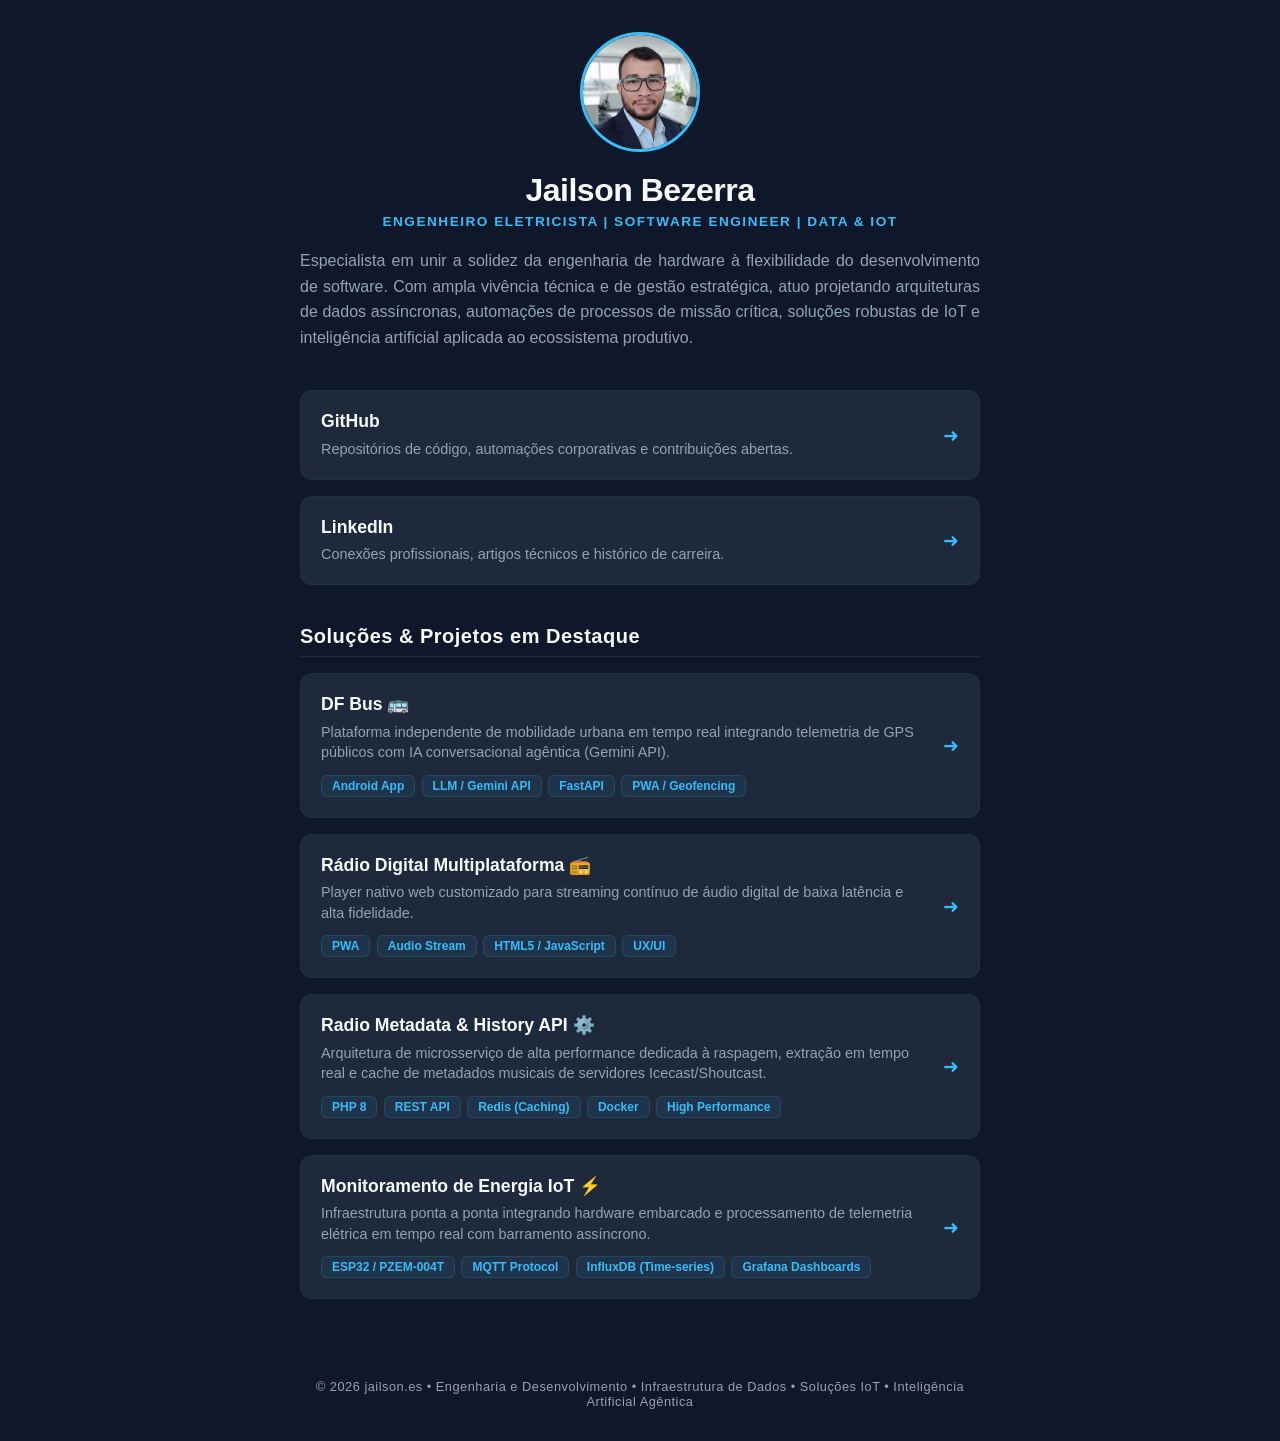
==== index.html @ 729e617c "Refactor code structure for improved readability and maintainability" ====
<!DOCTYPE html>
<html lang="pt-BR">
<head>
    <meta charset="UTF-8">
    <meta name="viewport" content="width=device-width, initial-scale=1.0">
    <title>Jailson Bezerra | Engenheiro Eletricista & Software Engineer</title>
    <meta name="description" content="Portfólio de Jailson Bezerra. Engenheiro Eletricista, Especialista em Sistemas Distribuídos, Arquiteturas de Dados, IA Agêntica e IoT de Ponta a Ponta.">
    <style>
        :root {
            --bg-color: #0f172a;
            --card-bg: #1e293b;
            --text-primary: #f8fafc;
            --text-secondary: #94a3b8;
            --accent: #38bdf8; /* Azul Tech moderno */
            --accent-hover: #0ea5e9;
        }

        * {
            box-sizing: border-box;
            margin: 0;
            padding: 0;
            font-family: 'Segoe UI', Roboto, Helvetica, Arial, sans-serif;
        }

        body {
            background-color: var(--bg-color);
            color: var(--text-primary);
            display: flex;
            flex-direction: column;
            align-items: center;
            padding: 2rem 1rem;
            min-height: 100vh;
        }

        .container {
            max-width: 680px;
            width: 100%;
            text-align: center;
        }

        /* Perfil */
        .profile-img {
            width: 120px;
            height: 120px;
            border-radius: 50%;
            background-color: var(--card-bg);
            border: 3px solid var(--accent);
            margin-bottom: 1rem;
            object-fit: cover;
        }

        h1 {
            font-size: 2rem;
            margin-bottom: 0.3rem;
            letter-spacing: -0.5px;
        }

        .role {
            color: var(--accent);
            font-weight: 600;
            margin-bottom: 1.2rem;
            text-transform: uppercase;
            letter-spacing: 1.5px;
            font-size: 0.85rem;
        }

        .bio {
            color: var(--text-secondary);
            margin-bottom: 2.5rem;
            line-height: 1.6;
            font-size: 1rem;
            text-align: justify;
        }

        /* Links e Projetos */
        .section-title {
            text-align: left;
            margin: 2.5rem 0 1rem;
            font-size: 1.25rem;
            border-bottom: 1px solid var(--card-bg);
            padding-bottom: 0.5rem;
            color: var(--text-primary);
            letter-spacing: 0.5px;
        }

        .links-grid {
            display: grid;
            gap: 1rem;
        }

        .card {
            background-color: var(--card-bg);
            padding: 1.25rem;
            border-radius: 12px;
            text-decoration: none;
            color: var(--text-primary);
            transition: transform 0.2s, background-color 0.2s, border-color 0.2s;
            display: flex;
            align-items: center;
            justify-content: space-between;
            border: 1px solid rgba(56, 189, 248, 0.05);
        }

        .card:hover {
            transform: translateY(-3px);
            background-color: #243249;
            border-color: var(--accent);
        }

        .card-content {
            text-align: left;
            width: 100%;
        }

        .card-title {
            font-weight: 700;
            font-size: 1.1rem;
            display: block;
            margin-bottom: 0.4rem;
        }

        .card-desc {
            font-size: 0.9rem;
            color: var(--text-secondary);
            line-height: 1.4;
        }

        .icon {
            font-size: 1.2rem;
            margin-left: 1rem;
            color: var(--accent);
            transition: transform 0.2s;
        }

        .card:hover .icon {
            transform: translateX(3px);
        }

        /* Tags para tecnologias */
        .tags {
            margin-top: 0.8rem;
            display: flex;
            gap: 0.4rem;
            flex-wrap: wrap;
        }
        
        .tag {
            background-color: rgba(56, 189, 248, 0.08);
            color: var(--accent);
            font-size: 0.75rem;
            font-weight: 600;
            padding: 3px 10px;
            border-radius: 6px;
            border: 1px solid rgba(56, 189, 248, 0.15);
        }

        footer {
            margin-top: 5rem;
            font-size: 0.8rem;
            color: var(--text-secondary);
            letter-spacing: 0.5px;
        }
    </style>
</head>
<body>

    <div class="container">
        <!-- Foto de Perfil -->
        <img src="eu.jpeg" alt="Foto de Jailson Bezerra" class="profile-img">
        
        <h1>Jailson Bezerra</h1>
        <div class="role">Engenheiro Eletricista | Software Engineer | Data & IoT</div>
        
        <p class="bio">
            Especialista em unir a solidez da engenharia de hardware à flexibilidade do desenvolvimento de software. Com ampla vivência técnica e de gestão estratégica, atuo projetando arquiteturas de dados assíncronas, automações de processos de missão crítica, soluções robustas de IoT e inteligência artificial aplicada ao ecossistema produtivo.
        </p>

        <!-- Seção de Canais Principais -->
        <div class="links-grid">
            <a href="https://github.com/jailsonsb2" target="_blank" class="card">
                <div class="card-content">
                    <span class="card-title">GitHub</span>
                    <span class="card-desc">Repositórios de código, automações corporativas e contribuições abertas.</span>
                </div>
                <div class="icon">➜</div>
            </a>
            
            <a href="https://www.linkedin.com/in/jailsonsb/" target="_blank" class="card">
                <div class="card-content">
                    <span class="card-title">LinkedIn</span>
                    <span class="card-desc">Conexões profissionais, artigos técnicos e histórico de carreira.</span>
                </div>
                <div class="icon">➜</div>
            </a>
        </div>

        <!-- Seção de Projetos Consolidados -->
        <h2 class="section-title">Soluções & Projetos em Destaque</h2>
        
        <div class="links-grid">
            <!-- DF Bus -->
            <a href="https://play.google.com/store/apps/details?id=com.jbcast.dfbus" target="_blank" class="card">
                <div class="card-content">
                    <span class="card-title">DF Bus 🚌</span>
                    <span class="card-desc">Plataforma independente de mobilidade urbana em tempo real integrando telemetria de GPS públicos com IA conversacional agêntica (Gemini API).</span>
                    <div class="tags">
                        <span class="tag">Android App</span>
                        <span class="tag">LLM / Gemini API</span>
                        <span class="tag">FastAPI</span>
                        <span class="tag">PWA / Geofencing</span>
                    </div>
                </div>
                <div class="icon">➜</div>
            </a>

            <!-- Rádio PWA -->
            <a href="https://radio.jailson.es" target="_blank" class="card"> 
                <div class="card-content">
                    <span class="card-title">Rádio Digital Multiplataforma 📻</span>
                    <span class="card-desc">Player nativo web customizado para streaming contínuo de áudio digital de baixa latência e alta fidelidade.</span>
                    <div class="tags">
                        <span class="tag">PWA</span>
                        <span class="tag">Audio Stream</span>
                        <span class="tag">HTML5 / JavaScript</span>
                        <span class="tag">UX/UI</span>
                    </div>
                </div>
                <div class="icon">➜</div>
            </a>

            <!-- Radio Metadata & History API -->
            <a href="https://twj.es/dashboard" target="_blank" class="card"> 
                <div class="card-content">
                    <span class="card-title">Radio Metadata & History API ⚙️</span>
                    <span class="card-desc">Arquitetura de microsserviço de alta performance dedicada à raspagem, extração em tempo real e cache de metadados musicais de servidores Icecast/Shoutcast.</span>
                    <div class="tags">
                        <span class="tag">PHP 8</span>
                        <span class="tag">REST API</span>
                        <span class="tag">Redis (Caching)</span>
                        <span class="tag">Docker</span>
                        <span class="tag">High Performance</span>
                    </div>
                </div>
                <div class="icon">➜</div>
            </a>

            <!-- Monitoramento de Energia IoT -->
            <a href="https://github.com/jailsonsb2/monitoramento-iot" target="_blank" class="card"> 
                <div class="card-content">
                    <span class="card-title">Monitoramento de Energia IoT ⚡</span>
                    <span class="card-desc">Infraestrutura ponta a ponta integrando hardware embarcado e processamento de telemetria elétrica em tempo real com barramento assíncrono.</span>
                    <div class="tags">
                        <span class="tag">ESP32 / PZEM-004T</span>
                        <span class="tag">MQTT Protocol</span>
                        <span class="tag">InfluxDB (Time-series)</span>
                        <span class="tag">Grafana Dashboards</span>
                    </div>
                </div>
                <div class="icon">➜</div>
            </a>
        </div>

        <!-- Rodapé Em Conformidade com o Ano Atual -->
        <footer>
            &copy; 2026 jailson.es &bull; Engenharia e Desenvolvimento &bull; Infraestrutura de Dados &bull; Soluções IoT &bull; Inteligência Artificial Agêntica
        </footer>
    </div>

</body>
</html>
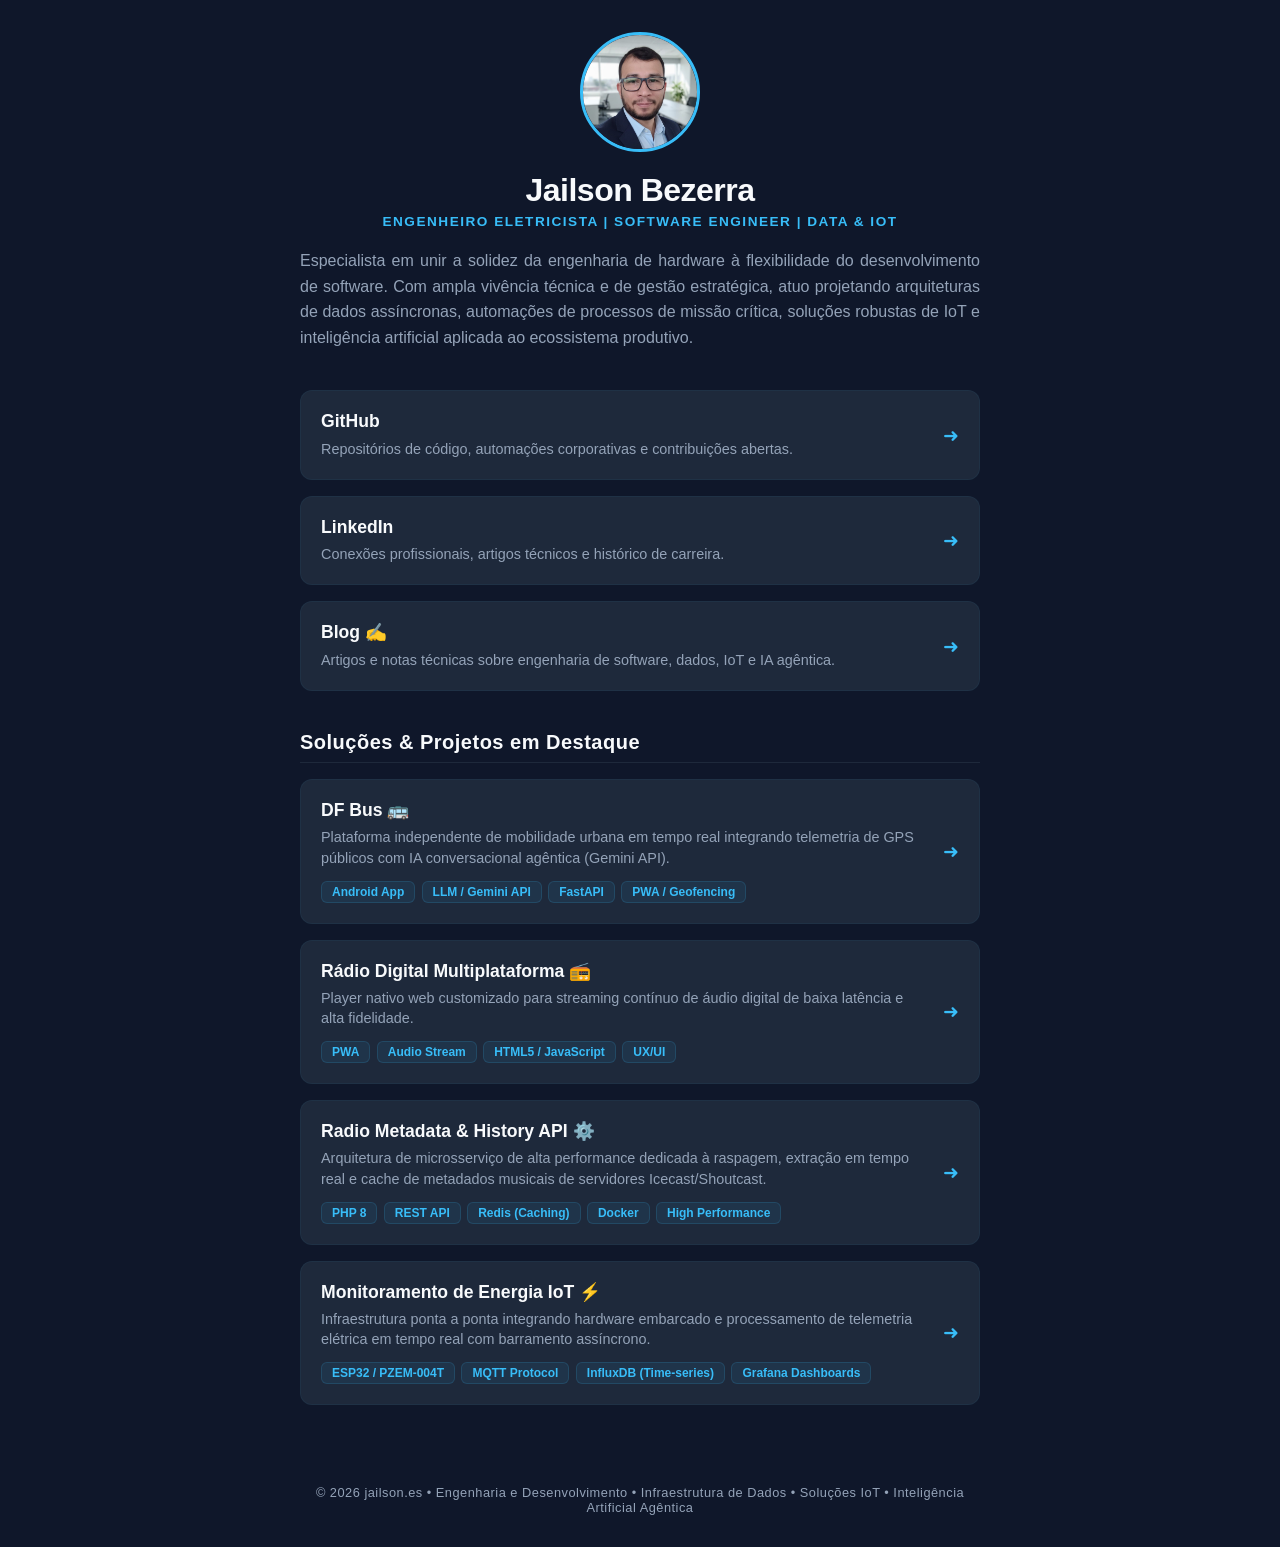
==== commit a1e877da: "Adicionar configuração do Pages CMS, criar página do blog e primeiro post" ====
--- a/index.html
+++ b/index.html
@@ -192,6 +192,14 @@
                 </div>
                 <div class="icon">➜</div>
             </a>
+
+            <a href="blog/" class="card">
+                <div class="card-content">
+                    <span class="card-title">Blog ✍️</span>
+                    <span class="card-desc">Artigos e notas técnicas sobre engenharia de software, dados, IoT e IA agêntica.</span>
+                </div>
+                <div class="icon">➜</div>
+            </a>
         </div>
 
         <!-- Seção de Projetos Consolidados -->
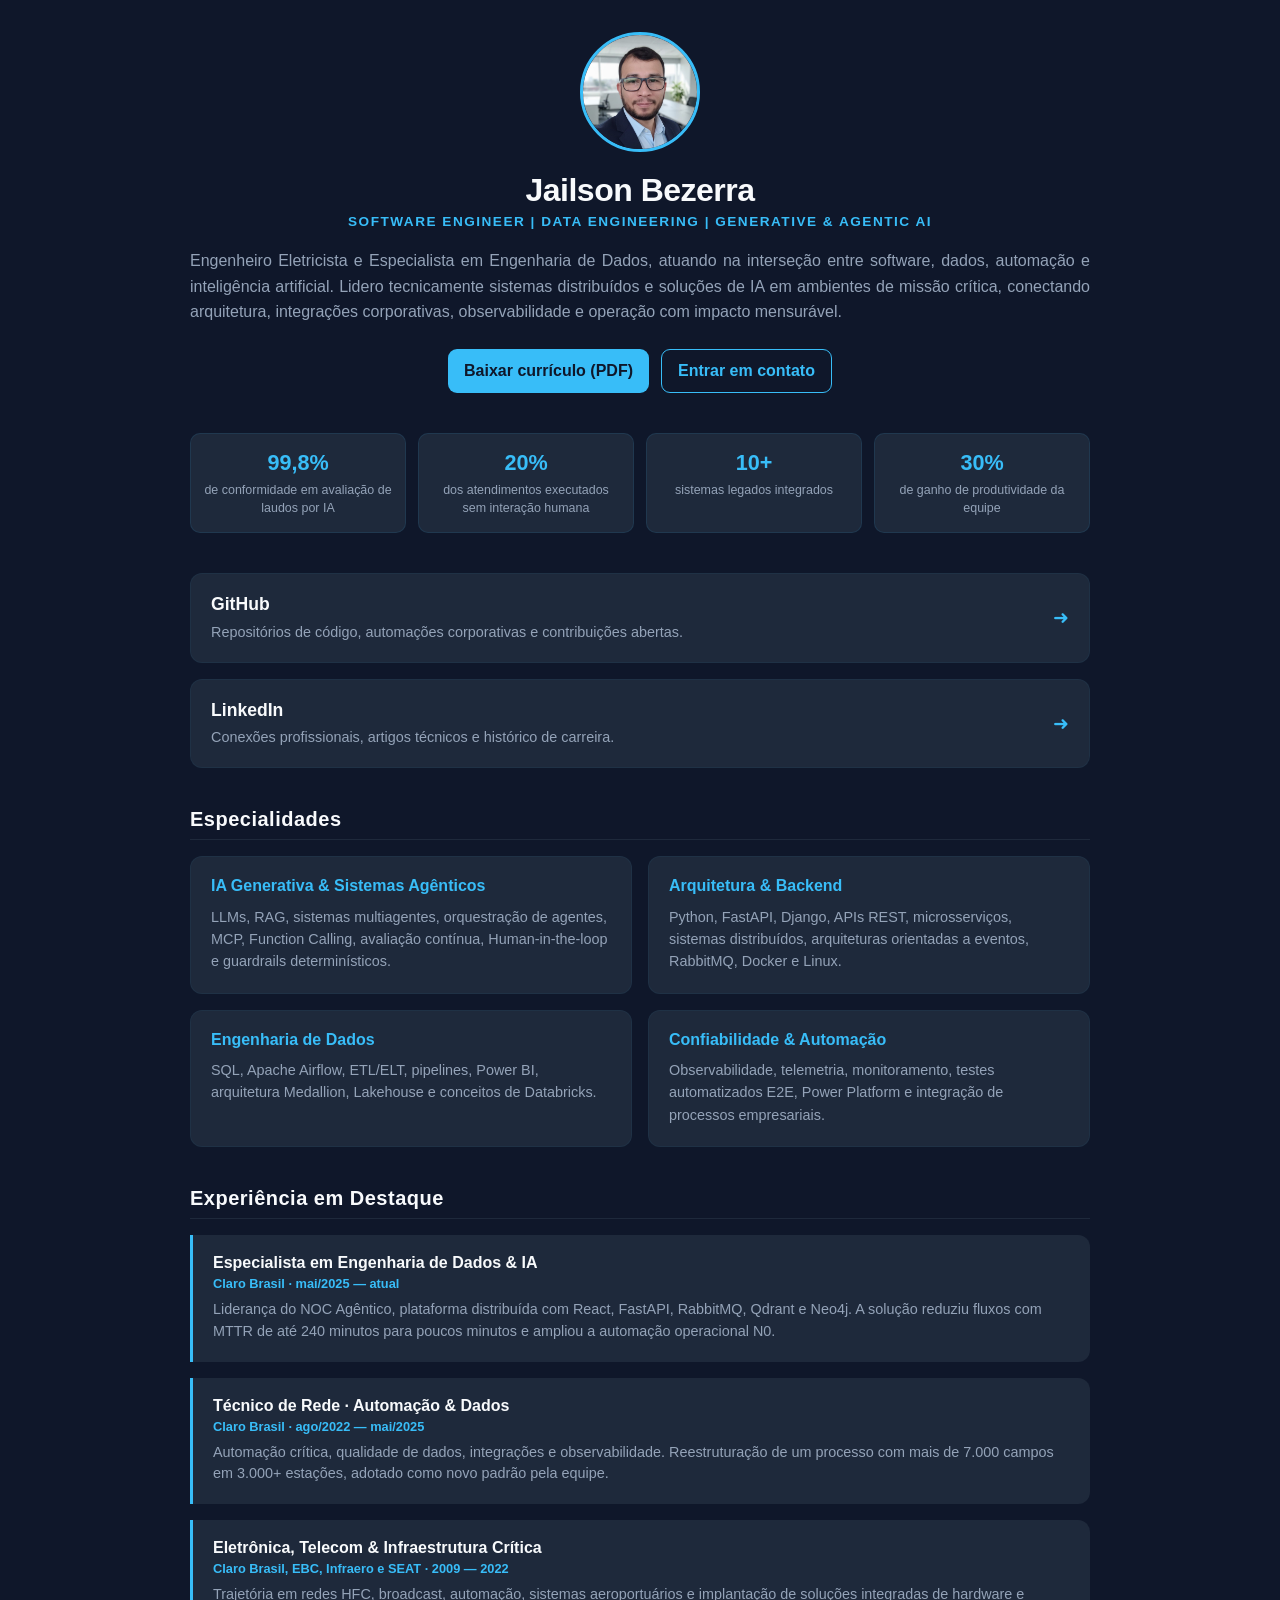
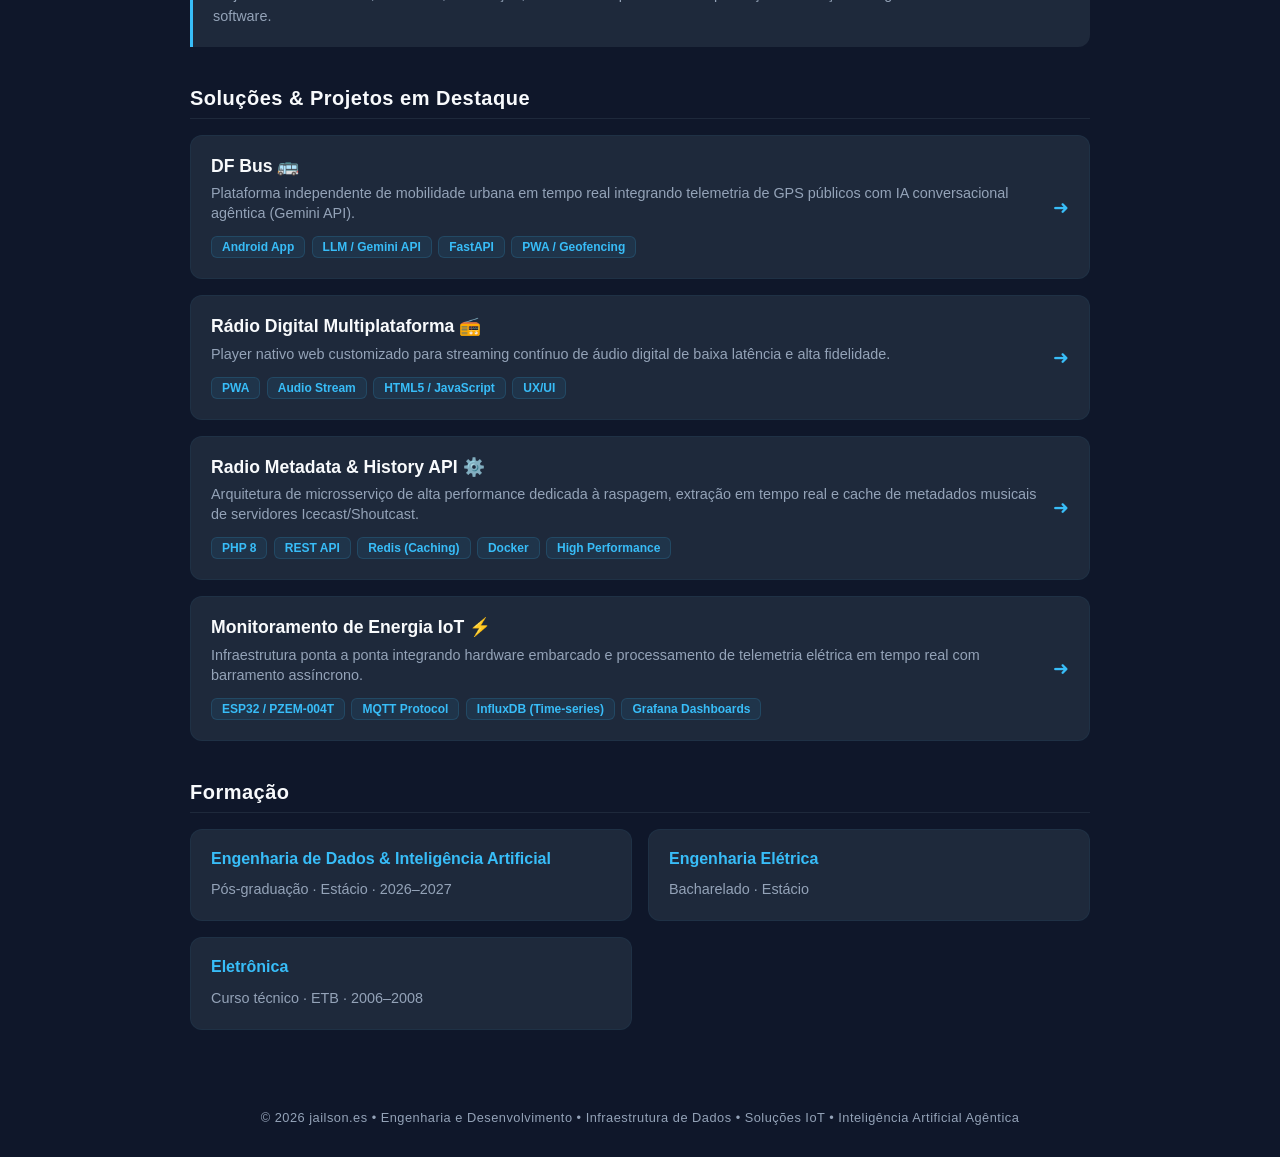
==== commit d71a09e2: "Remover arquivos do blog e configuração do Pages CMS" ====
--- a/index.html
+++ b/index.html
@@ -4,7 +4,7 @@
     <meta charset="UTF-8">
     <meta name="viewport" content="width=device-width, initial-scale=1.0">
     <title>Jailson Bezerra | Engenheiro Eletricista & Software Engineer</title>
-    <meta name="description" content="Portfólio de Jailson Bezerra. Engenheiro Eletricista, Especialista em Sistemas Distribuídos, Arquiteturas de Dados, IA Agêntica e IoT de Ponta a Ponta.">
+    <meta name="description" content="Portfólio de Jailson Bezerra, engenheiro eletricista e especialista em Engenharia de Dados, Software Engineering, sistemas distribuídos, automação e IA agêntica.">
     <style>
         :root {
             --bg-color: #0f172a;
@@ -33,7 +33,7 @@
         }
 
         .container {
-            max-width: 680px;
+            max-width: 900px;
             width: 100%;
             text-align: center;
         }
@@ -66,10 +66,132 @@
 
         .bio {
             color: var(--text-secondary);
-            margin-bottom: 2.5rem;
+            margin-bottom: 1.5rem;
             line-height: 1.6;
             font-size: 1rem;
             text-align: justify;
+        }
+
+        .hero-actions {
+            display: flex;
+            justify-content: center;
+            gap: 0.75rem;
+            flex-wrap: wrap;
+            margin-bottom: 2.5rem;
+        }
+
+        .button {
+            display: inline-flex;
+            align-items: center;
+            gap: 0.45rem;
+            padding: 0.75rem 1rem;
+            border-radius: 9px;
+            background: var(--accent);
+            color: var(--bg-color);
+            font-weight: 700;
+            text-decoration: none;
+            transition: transform 0.2s, background-color 0.2s;
+        }
+
+        .button:hover {
+            background: var(--accent-hover);
+            transform: translateY(-2px);
+        }
+
+        .button.secondary {
+            background: transparent;
+            color: var(--accent);
+            border: 1px solid var(--accent);
+        }
+
+        .stats-grid {
+            display: grid;
+            grid-template-columns: repeat(4, 1fr);
+            gap: 0.75rem;
+            margin-bottom: 2.5rem;
+        }
+
+        .stat {
+            padding: 1rem 0.75rem;
+            background: var(--card-bg);
+            border-radius: 10px;
+            border: 1px solid rgba(56, 189, 248, 0.1);
+        }
+
+        .stat strong {
+            display: block;
+            color: var(--accent);
+            font-size: 1.35rem;
+            margin-bottom: 0.25rem;
+        }
+
+        .stat span {
+            color: var(--text-secondary);
+            font-size: 0.78rem;
+            line-height: 1.3;
+        }
+
+        .content-grid {
+            display: grid;
+            grid-template-columns: repeat(2, 1fr);
+            gap: 1rem;
+            text-align: left;
+        }
+
+        .panel {
+            padding: 1.25rem;
+            background: var(--card-bg);
+            border-radius: 12px;
+            border: 1px solid rgba(56, 189, 248, 0.05);
+        }
+
+        .panel h3 {
+            color: var(--accent);
+            font-size: 1rem;
+            margin-bottom: 0.65rem;
+        }
+
+        .panel p,
+        .panel li {
+            color: var(--text-secondary);
+            font-size: 0.9rem;
+            line-height: 1.55;
+        }
+
+        .panel ul {
+            padding-left: 1.1rem;
+        }
+
+        .timeline {
+            text-align: left;
+            display: grid;
+            gap: 1rem;
+        }
+
+        .timeline-item {
+            padding: 1.2rem 1.25rem;
+            border-left: 3px solid var(--accent);
+            background: var(--card-bg);
+            border-radius: 0 12px 12px 0;
+        }
+
+        .timeline-item h3 {
+            font-size: 1rem;
+            margin-bottom: 0.25rem;
+        }
+
+        .timeline-meta {
+            display: block;
+            color: var(--accent);
+            font-size: 0.8rem;
+            font-weight: 600;
+            margin-bottom: 0.5rem;
+        }
+
+        .timeline-item p {
+            color: var(--text-secondary);
+            font-size: 0.9rem;
+            line-height: 1.5;
         }
 
         /* Links e Projetos */
@@ -160,6 +282,24 @@
             color: var(--text-secondary);
             letter-spacing: 0.5px;
         }
+
+        @media (max-width: 680px) {
+            .stats-grid,
+            .content-grid {
+                grid-template-columns: repeat(2, 1fr);
+            }
+
+            .bio {
+                text-align: left;
+            }
+        }
+
+        @media (max-width: 420px) {
+            .stats-grid,
+            .content-grid {
+                grid-template-columns: 1fr;
+            }
+        }
     </style>
 </head>
 <body>
@@ -169,15 +309,27 @@
         <img src="eu.jpeg" alt="Foto de Jailson Bezerra" class="profile-img">
         
         <h1>Jailson Bezerra</h1>
-        <div class="role">Engenheiro Eletricista | Software Engineer | Data & IoT</div>
+        <div class="role">Software Engineer | Data Engineering | Generative & Agentic AI</div>
         
         <p class="bio">
-            Especialista em unir a solidez da engenharia de hardware à flexibilidade do desenvolvimento de software. Com ampla vivência técnica e de gestão estratégica, atuo projetando arquiteturas de dados assíncronas, automações de processos de missão crítica, soluções robustas de IoT e inteligência artificial aplicada ao ecossistema produtivo.
+            Engenheiro Eletricista e Especialista em Engenharia de Dados, atuando na interseção entre software, dados, automação e inteligência artificial. Lidero tecnicamente sistemas distribuídos e soluções de IA em ambientes de missão crítica, conectando arquitetura, integrações corporativas, observabilidade e operação com impacto mensurável.
         </p>
+
+        <div class="hero-actions">
+            <a href="Jailson_Bezerra_CV_2026_v7.pdf" class="button" download>Baixar currículo (PDF)</a>
+            <a href="mailto:jailson.sb2@gmail.com" class="button secondary">Entrar em contato</a>
+        </div>
+
+        <div class="stats-grid" aria-label="Resultados profissionais em destaque">
+            <div class="stat"><strong>99,8%</strong><span>de conformidade em avaliação de laudos por IA</span></div>
+            <div class="stat"><strong>20%</strong><span>dos atendimentos executados sem interação humana</span></div>
+            <div class="stat"><strong>10+</strong><span>sistemas legados integrados</span></div>
+            <div class="stat"><strong>30%</strong><span>de ganho de produtividade da equipe</span></div>
+        </div>
 
         <!-- Seção de Canais Principais -->
         <div class="links-grid">
-            <a href="https://github.com/jailsonsb2" target="_blank" class="card">
+            <a href="https://github.com/jailsonsb2" target="_blank" rel="noopener noreferrer" class="card">
                 <div class="card-content">
                     <span class="card-title">GitHub</span>
                     <span class="card-desc">Repositórios de código, automações corporativas e contribuições abertas.</span>
@@ -185,7 +337,7 @@
                 <div class="icon">➜</div>
             </a>
             
-            <a href="https://www.linkedin.com/in/jailsonsb/" target="_blank" class="card">
+            <a href="https://www.linkedin.com/in/jailsonsb/" target="_blank" rel="noopener noreferrer" class="card">
                 <div class="card-content">
                     <span class="card-title">LinkedIn</span>
                     <span class="card-desc">Conexões profissionais, artigos técnicos e histórico de carreira.</span>
@@ -193,13 +345,47 @@
                 <div class="icon">➜</div>
             </a>
 
-            <a href="blog/" class="card">
-                <div class="card-content">
-                    <span class="card-title">Blog ✍️</span>
-                    <span class="card-desc">Artigos e notas técnicas sobre engenharia de software, dados, IoT e IA agêntica.</span>
-                </div>
-                <div class="icon">➜</div>
-            </a>
+        </div>
+
+        <h2 class="section-title">Especialidades</h2>
+
+        <div class="content-grid">
+            <article class="panel">
+                <h3>IA Generativa & Sistemas Agênticos</h3>
+                <p>LLMs, RAG, sistemas multiagentes, orquestração de agentes, MCP, Function Calling, avaliação contínua, Human-in-the-loop e guardrails determinísticos.</p>
+            </article>
+            <article class="panel">
+                <h3>Arquitetura & Backend</h3>
+                <p>Python, FastAPI, Django, APIs REST, microsserviços, sistemas distribuídos, arquiteturas orientadas a eventos, RabbitMQ, Docker e Linux.</p>
+            </article>
+            <article class="panel">
+                <h3>Engenharia de Dados</h3>
+                <p>SQL, Apache Airflow, ETL/ELT, pipelines, Power BI, arquitetura Medallion, Lakehouse e conceitos de Databricks.</p>
+            </article>
+            <article class="panel">
+                <h3>Confiabilidade & Automação</h3>
+                <p>Observabilidade, telemetria, monitoramento, testes automatizados E2E, Power Platform e integração de processos empresariais.</p>
+            </article>
+        </div>
+
+        <h2 class="section-title">Experiência em Destaque</h2>
+
+        <div class="timeline">
+            <article class="timeline-item">
+                <h3>Especialista em Engenharia de Dados & IA</h3>
+                <span class="timeline-meta">Claro Brasil · mai/2025 — atual</span>
+                <p>Liderança do NOC Agêntico, plataforma distribuída com React, FastAPI, RabbitMQ, Qdrant e Neo4j. A solução reduziu fluxos com MTTR de até 240 minutos para poucos minutos e ampliou a automação operacional N0.</p>
+            </article>
+            <article class="timeline-item">
+                <h3>Técnico de Rede · Automação & Dados</h3>
+                <span class="timeline-meta">Claro Brasil · ago/2022 — mai/2025</span>
+                <p>Automação crítica, qualidade de dados, integrações e observabilidade. Reestruturação de um processo com mais de 7.000 campos em 3.000+ estações, adotado como novo padrão pela equipe.</p>
+            </article>
+            <article class="timeline-item">
+                <h3>Eletrônica, Telecom & Infraestrutura Crítica</h3>
+                <span class="timeline-meta">Claro Brasil, EBC, Infraero e SEAT · 2009 — 2022</span>
+                <p>Trajetória em redes HFC, broadcast, automação, sistemas aeroportuários e implantação de soluções integradas de hardware e software.</p>
+            </article>
         </div>
 
         <!-- Seção de Projetos Consolidados -->
@@ -207,7 +393,7 @@
         
         <div class="links-grid">
             <!-- DF Bus -->
-            <a href="https://play.google.com/store/apps/details?id=com.jbcast.dfbus" target="_blank" class="card">
+            <a href="https://play.google.com/store/apps/details?id=com.jbcast.dfbus" target="_blank" rel="noopener noreferrer" class="card">
                 <div class="card-content">
                     <span class="card-title">DF Bus 🚌</span>
                     <span class="card-desc">Plataforma independente de mobilidade urbana em tempo real integrando telemetria de GPS públicos com IA conversacional agêntica (Gemini API).</span>
@@ -222,7 +408,7 @@
             </a>
 
             <!-- Rádio PWA -->
-            <a href="https://radio.jailson.es" target="_blank" class="card"> 
+            <a href="https://radio.jailson.es" target="_blank" rel="noopener noreferrer" class="card">
                 <div class="card-content">
                     <span class="card-title">Rádio Digital Multiplataforma 📻</span>
                     <span class="card-desc">Player nativo web customizado para streaming contínuo de áudio digital de baixa latência e alta fidelidade.</span>
@@ -237,7 +423,7 @@
             </a>
 
             <!-- Radio Metadata & History API -->
-            <a href="https://twj.es/dashboard" target="_blank" class="card"> 
+            <a href="https://twj.es/dashboard" target="_blank" rel="noopener noreferrer" class="card">
                 <div class="card-content">
                     <span class="card-title">Radio Metadata & History API ⚙️</span>
                     <span class="card-desc">Arquitetura de microsserviço de alta performance dedicada à raspagem, extração em tempo real e cache de metadados musicais de servidores Icecast/Shoutcast.</span>
@@ -253,7 +439,7 @@
             </a>
 
             <!-- Monitoramento de Energia IoT -->
-            <a href="https://github.com/jailsonsb2/monitoramento-iot" target="_blank" class="card"> 
+            <a href="https://github.com/jailsonsb2/monitoramento-iot" target="_blank" rel="noopener noreferrer" class="card">
                 <div class="card-content">
                     <span class="card-title">Monitoramento de Energia IoT ⚡</span>
                     <span class="card-desc">Infraestrutura ponta a ponta integrando hardware embarcado e processamento de telemetria elétrica em tempo real com barramento assíncrono.</span>
@@ -268,6 +454,23 @@
             </a>
         </div>
 
+        <h2 class="section-title">Formação</h2>
+
+        <div class="content-grid">
+            <article class="panel">
+                <h3>Engenharia de Dados & Inteligência Artificial</h3>
+                <p>Pós-graduação · Estácio · 2026–2027</p>
+            </article>
+            <article class="panel">
+                <h3>Engenharia Elétrica</h3>
+                <p>Bacharelado · Estácio</p>
+            </article>
+            <article class="panel">
+                <h3>Eletrônica</h3>
+                <p>Curso técnico · ETB · 2006–2008</p>
+            </article>
+        </div>
+
         <!-- Rodapé Em Conformidade com o Ano Atual -->
         <footer>
             &copy; 2026 jailson.es &bull; Engenharia e Desenvolvimento &bull; Infraestrutura de Dados &bull; Soluções IoT &bull; Inteligência Artificial Agêntica
@@ -275,4 +478,4 @@
     </div>
 
 </body>
-</html>+</html>
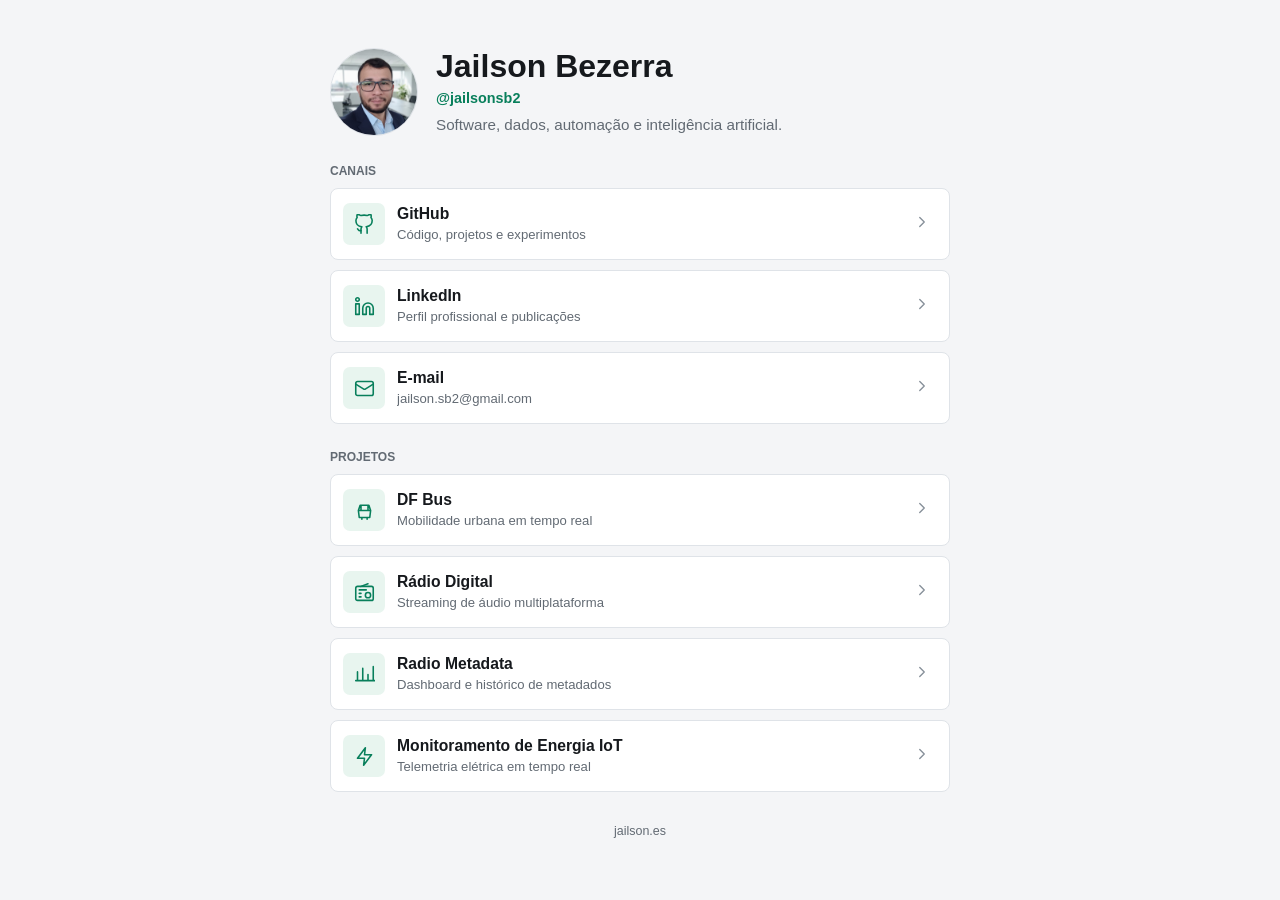
==== commit a9856f07: "Atualizar estrutura e estilo do perfil, incluindo links para canais e projetos" ====
--- a/index.html
+++ b/index.html
@@ -3,479 +3,106 @@
 <head>
     <meta charset="UTF-8">
     <meta name="viewport" content="width=device-width, initial-scale=1.0">
-    <title>Jailson Bezerra | Engenheiro Eletricista & Software Engineer</title>
-    <meta name="description" content="Portfólio de Jailson Bezerra, engenheiro eletricista e especialista em Engenharia de Dados, Software Engineering, sistemas distribuídos, automação e IA agêntica.">
+    <meta name="theme-color" content="#f4f5f7">
+    <title>Jailson Bezerra | Links</title>
+    <meta name="description" content="Links, projetos e canais oficiais de Jailson Bezerra.">
     <style>
-        :root {
-            --bg-color: #0f172a;
-            --card-bg: #1e293b;
-            --text-primary: #f8fafc;
-            --text-secondary: #94a3b8;
-            --accent: #38bdf8; /* Azul Tech moderno */
-            --accent-hover: #0ea5e9;
+        :root { --background: #f4f5f7; --surface: #fff; --surface-hover: #f8fafc; --text: #16191d; --muted: #626a73; --line: #dfe3e8; --accent: #087f5b; --accent-soft: #e8f5ef; --focus: #0b6bdb; }
+        * { box-sizing: border-box; }
+        html { color-scheme: light; }
+        body { min-height: 100vh; margin: 0; background: var(--background); color: var(--text); font-family: Inter, "Segoe UI", Roboto, Helvetica, Arial, sans-serif; letter-spacing: 0; }
+        .page { width: min(100% - 32px, 620px); margin: 0 auto; padding: 48px 0 32px; }
+        .profile { display: flex; align-items: center; gap: 18px; margin-bottom: 28px; }
+        .profile-image { width: 88px; height: 88px; flex: 0 0 88px; border: 1px solid var(--line); border-radius: 50%; object-fit: cover; background: var(--surface); }
+        .profile-copy { min-width: 0; }
+        h1 { margin: 0 0 5px; font-size: clamp(1.55rem, 5vw, 2rem); line-height: 1.15; letter-spacing: 0; }
+        .handle { margin: 0 0 8px; color: var(--accent); font-size: .9rem; font-weight: 700; }
+        .intro { margin: 0; color: var(--muted); font-size: .95rem; line-height: 1.45; }
+        .section { margin-top: 26px; }
+        .section-title { margin: 0 0 10px; color: var(--muted); font-size: .75rem; font-weight: 800; letter-spacing: 0; text-transform: uppercase; }
+        .link-list { display: grid; gap: 10px; }
+        .link { display: grid; grid-template-columns: 42px minmax(0, 1fr) 20px; align-items: center; gap: 12px; min-height: 72px; padding: 12px 16px 12px 12px; border: 1px solid var(--line); border-radius: 8px; background: var(--surface); color: var(--text); text-decoration: none; transition: border-color 160ms ease, background-color 160ms ease, transform 160ms ease; }
+        .link:hover { border-color: #aeb7c0; background: var(--surface-hover); transform: translateY(-1px); }
+        .link:focus-visible { outline: 3px solid color-mix(in srgb, var(--focus) 28%, transparent); outline-offset: 2px; }
+        .link-icon { display: grid; width: 42px; height: 42px; place-items: center; border-radius: 7px; background: var(--accent-soft); color: var(--accent); }
+        .link-icon svg, .arrow svg { width: 21px; height: 21px; fill: none; stroke: currentColor; stroke-linecap: round; stroke-linejoin: round; stroke-width: 1.8; }
+        .link-copy { min-width: 0; }
+        .link-title, .link-description { display: block; }
+        .link-title { margin-bottom: 3px; font-size: .98rem; font-weight: 750; }
+        .link-description { overflow: hidden; color: var(--muted); font-size: .82rem; line-height: 1.35; text-overflow: ellipsis; white-space: nowrap; }
+        .arrow { color: #87909a; }
+        .arrow svg { width: 18px; height: 18px; }
+        footer { margin-top: 32px; color: var(--muted); font-size: .78rem; text-align: center; }
+        @media (max-width: 480px) {
+            .page { width: min(100% - 24px, 620px); padding-top: 28px; }
+            .profile { align-items: flex-start; gap: 14px; }
+            .profile-image { width: 76px; height: 76px; flex-basis: 76px; }
+            .intro { font-size: .88rem; }
+            .link { grid-template-columns: 40px minmax(0, 1fr) 18px; min-height: 68px; }
+            .link-icon { width: 40px; height: 40px; }
         }
-
-        * {
-            box-sizing: border-box;
-            margin: 0;
-            padding: 0;
-            font-family: 'Segoe UI', Roboto, Helvetica, Arial, sans-serif;
-        }
-
-        body {
-            background-color: var(--bg-color);
-            color: var(--text-primary);
-            display: flex;
-            flex-direction: column;
-            align-items: center;
-            padding: 2rem 1rem;
-            min-height: 100vh;
-        }
-
-        .container {
-            max-width: 900px;
-            width: 100%;
-            text-align: center;
-        }
-
-        /* Perfil */
-        .profile-img {
-            width: 120px;
-            height: 120px;
-            border-radius: 50%;
-            background-color: var(--card-bg);
-            border: 3px solid var(--accent);
-            margin-bottom: 1rem;
-            object-fit: cover;
-        }
-
-        h1 {
-            font-size: 2rem;
-            margin-bottom: 0.3rem;
-            letter-spacing: -0.5px;
-        }
-
-        .role {
-            color: var(--accent);
-            font-weight: 600;
-            margin-bottom: 1.2rem;
-            text-transform: uppercase;
-            letter-spacing: 1.5px;
-            font-size: 0.85rem;
-        }
-
-        .bio {
-            color: var(--text-secondary);
-            margin-bottom: 1.5rem;
-            line-height: 1.6;
-            font-size: 1rem;
-            text-align: justify;
-        }
-
-        .hero-actions {
-            display: flex;
-            justify-content: center;
-            gap: 0.75rem;
-            flex-wrap: wrap;
-            margin-bottom: 2.5rem;
-        }
-
-        .button {
-            display: inline-flex;
-            align-items: center;
-            gap: 0.45rem;
-            padding: 0.75rem 1rem;
-            border-radius: 9px;
-            background: var(--accent);
-            color: var(--bg-color);
-            font-weight: 700;
-            text-decoration: none;
-            transition: transform 0.2s, background-color 0.2s;
-        }
-
-        .button:hover {
-            background: var(--accent-hover);
-            transform: translateY(-2px);
-        }
-
-        .button.secondary {
-            background: transparent;
-            color: var(--accent);
-            border: 1px solid var(--accent);
-        }
-
-        .stats-grid {
-            display: grid;
-            grid-template-columns: repeat(4, 1fr);
-            gap: 0.75rem;
-            margin-bottom: 2.5rem;
-        }
-
-        .stat {
-            padding: 1rem 0.75rem;
-            background: var(--card-bg);
-            border-radius: 10px;
-            border: 1px solid rgba(56, 189, 248, 0.1);
-        }
-
-        .stat strong {
-            display: block;
-            color: var(--accent);
-            font-size: 1.35rem;
-            margin-bottom: 0.25rem;
-        }
-
-        .stat span {
-            color: var(--text-secondary);
-            font-size: 0.78rem;
-            line-height: 1.3;
-        }
-
-        .content-grid {
-            display: grid;
-            grid-template-columns: repeat(2, 1fr);
-            gap: 1rem;
-            text-align: left;
-        }
-
-        .panel {
-            padding: 1.25rem;
-            background: var(--card-bg);
-            border-radius: 12px;
-            border: 1px solid rgba(56, 189, 248, 0.05);
-        }
-
-        .panel h3 {
-            color: var(--accent);
-            font-size: 1rem;
-            margin-bottom: 0.65rem;
-        }
-
-        .panel p,
-        .panel li {
-            color: var(--text-secondary);
-            font-size: 0.9rem;
-            line-height: 1.55;
-        }
-
-        .panel ul {
-            padding-left: 1.1rem;
-        }
-
-        .timeline {
-            text-align: left;
-            display: grid;
-            gap: 1rem;
-        }
-
-        .timeline-item {
-            padding: 1.2rem 1.25rem;
-            border-left: 3px solid var(--accent);
-            background: var(--card-bg);
-            border-radius: 0 12px 12px 0;
-        }
-
-        .timeline-item h3 {
-            font-size: 1rem;
-            margin-bottom: 0.25rem;
-        }
-
-        .timeline-meta {
-            display: block;
-            color: var(--accent);
-            font-size: 0.8rem;
-            font-weight: 600;
-            margin-bottom: 0.5rem;
-        }
-
-        .timeline-item p {
-            color: var(--text-secondary);
-            font-size: 0.9rem;
-            line-height: 1.5;
-        }
-
-        /* Links e Projetos */
-        .section-title {
-            text-align: left;
-            margin: 2.5rem 0 1rem;
-            font-size: 1.25rem;
-            border-bottom: 1px solid var(--card-bg);
-            padding-bottom: 0.5rem;
-            color: var(--text-primary);
-            letter-spacing: 0.5px;
-        }
-
-        .links-grid {
-            display: grid;
-            gap: 1rem;
-        }
-
-        .card {
-            background-color: var(--card-bg);
-            padding: 1.25rem;
-            border-radius: 12px;
-            text-decoration: none;
-            color: var(--text-primary);
-            transition: transform 0.2s, background-color 0.2s, border-color 0.2s;
-            display: flex;
-            align-items: center;
-            justify-content: space-between;
-            border: 1px solid rgba(56, 189, 248, 0.05);
-        }
-
-        .card:hover {
-            transform: translateY(-3px);
-            background-color: #243249;
-            border-color: var(--accent);
-        }
-
-        .card-content {
-            text-align: left;
-            width: 100%;
-        }
-
-        .card-title {
-            font-weight: 700;
-            font-size: 1.1rem;
-            display: block;
-            margin-bottom: 0.4rem;
-        }
-
-        .card-desc {
-            font-size: 0.9rem;
-            color: var(--text-secondary);
-            line-height: 1.4;
-        }
-
-        .icon {
-            font-size: 1.2rem;
-            margin-left: 1rem;
-            color: var(--accent);
-            transition: transform 0.2s;
-        }
-
-        .card:hover .icon {
-            transform: translateX(3px);
-        }
-
-        /* Tags para tecnologias */
-        .tags {
-            margin-top: 0.8rem;
-            display: flex;
-            gap: 0.4rem;
-            flex-wrap: wrap;
-        }
-        
-        .tag {
-            background-color: rgba(56, 189, 248, 0.08);
-            color: var(--accent);
-            font-size: 0.75rem;
-            font-weight: 600;
-            padding: 3px 10px;
-            border-radius: 6px;
-            border: 1px solid rgba(56, 189, 248, 0.15);
-        }
-
-        footer {
-            margin-top: 5rem;
-            font-size: 0.8rem;
-            color: var(--text-secondary);
-            letter-spacing: 0.5px;
-        }
-
-        @media (max-width: 680px) {
-            .stats-grid,
-            .content-grid {
-                grid-template-columns: repeat(2, 1fr);
-            }
-
-            .bio {
-                text-align: left;
-            }
-        }
-
-        @media (max-width: 420px) {
-            .stats-grid,
-            .content-grid {
-                grid-template-columns: 1fr;
-            }
-        }
+        @media (prefers-reduced-motion: reduce) { .link { transition: none; } }
     </style>
 </head>
 <body>
+    <main class="page">
+        <header class="profile">
+            <img src="eu.jpeg" alt="Jailson Bezerra" class="profile-image">
+            <div class="profile-copy">
+                <h1>Jailson Bezerra</h1>
+                <p class="handle">@jailsonsb2</p>
+                <p class="intro">Software, dados, automação e inteligência artificial.</p>
+            </div>
+        </header>
 
-    <div class="container">
-        <!-- Foto de Perfil -->
-        <img src="eu.jpeg" alt="Foto de Jailson Bezerra" class="profile-img">
-        
-        <h1>Jailson Bezerra</h1>
-        <div class="role">Software Engineer | Data Engineering | Generative & Agentic AI</div>
-        
-        <p class="bio">
-            Engenheiro Eletricista e Especialista em Engenharia de Dados, atuando na interseção entre software, dados, automação e inteligência artificial. Lidero tecnicamente sistemas distribuídos e soluções de IA em ambientes de missão crítica, conectando arquitetura, integrações corporativas, observabilidade e operação com impacto mensurável.
-        </p>
+        <section class="section" aria-labelledby="canais-title">
+            <h2 class="section-title" id="canais-title">Canais</h2>
+            <div class="link-list">
+                <a class="link" href="https://github.com/jailsonsb2" target="_blank" rel="noopener noreferrer">
+                    <span class="link-icon" aria-hidden="true"><svg viewBox="0 0 24 24"><path d="M15 22v-4a4.8 4.8 0 0 0-1-3.5c3.3-.4 6.8-1.6 6.8-7A5.4 5.4 0 0 0 19.4 4 5 5 0 0 0 19.3.5S18.2.1 15 1.8a13.4 13.4 0 0 0-7 0C4.8.1 3.7.5 3.7.5A5 5 0 0 0 3.6 4a5.4 5.4 0 0 0-1.4 3.7c0 5.3 3.5 6.5 6.8 6.9A4.8 4.8 0 0 0 8 18v4"/><path d="M8 19c-3 .9-3-1.5-4-2"/></svg></span>
+                    <span class="link-copy"><span class="link-title">GitHub</span><span class="link-description">Código, projetos e experimentos</span></span>
+                    <span class="arrow" aria-hidden="true"><svg viewBox="0 0 24 24"><path d="m9 18 6-6-6-6"/></svg></span>
+                </a>
+                <a class="link" href="https://www.linkedin.com/in/jailsonsb/" target="_blank" rel="noopener noreferrer">
+                    <span class="link-icon" aria-hidden="true"><svg viewBox="0 0 24 24"><path d="M16 8a6 6 0 0 1 6 6v7h-4v-7a2 2 0 0 0-4 0v7h-4v-7a6 6 0 0 1 6-6Z"/><path d="M2 9h4v12H2z"/><path d="M4 6a2 2 0 1 0 0-4 2 2 0 0 0 0 4Z"/></svg></span>
+                    <span class="link-copy"><span class="link-title">LinkedIn</span><span class="link-description">Perfil profissional e publicações</span></span>
+                    <span class="arrow" aria-hidden="true"><svg viewBox="0 0 24 24"><path d="m9 18 6-6-6-6"/></svg></span>
+                </a>
+                <a class="link" href="mailto:jailson.sb2@gmail.com">
+                    <span class="link-icon" aria-hidden="true"><svg viewBox="0 0 24 24"><rect width="20" height="16" x="2" y="4" rx="2"/><path d="m22 7-8.7 5.5a2.4 2.4 0 0 1-2.6 0L2 7"/></svg></span>
+                    <span class="link-copy"><span class="link-title">E-mail</span><span class="link-description">jailson.sb2@gmail.com</span></span>
+                    <span class="arrow" aria-hidden="true"><svg viewBox="0 0 24 24"><path d="m9 18 6-6-6-6"/></svg></span>
+                </a>
+            </div>
+        </section>
 
-        <div class="hero-actions">
-            <a href="Jailson_Bezerra_CV_2026_v7.pdf" class="button" download>Baixar currículo (PDF)</a>
-            <a href="mailto:jailson.sb2@gmail.com" class="button secondary">Entrar em contato</a>
-        </div>
+        <section class="section" aria-labelledby="projetos-title">
+            <h2 class="section-title" id="projetos-title">Projetos</h2>
+            <div class="link-list">
+                <a class="link" href="https://play.google.com/store/apps/details?id=com.jbcast.dfbus" target="_blank" rel="noopener noreferrer">
+                    <span class="link-icon" aria-hidden="true"><svg viewBox="0 0 24 24"><path d="M8 6v6h8V6M5 12h14l-1 8H6l-1-8ZM7 6h10l2 6H5l2-6ZM9 20v2M15 20v2"/></svg></span>
+                    <span class="link-copy"><span class="link-title">DF Bus</span><span class="link-description">Mobilidade urbana em tempo real</span></span>
+                    <span class="arrow" aria-hidden="true"><svg viewBox="0 0 24 24"><path d="m9 18 6-6-6-6"/></svg></span>
+                </a>
+                <a class="link" href="https://radio.jailson.es" target="_blank" rel="noopener noreferrer">
+                    <span class="link-icon" aria-hidden="true"><svg viewBox="0 0 24 24"><rect width="20" height="16" x="2" y="5" rx="2"/><path d="m8 5 8-3M6 9h8"/><circle cx="16" cy="15" r="3"/><path d="M6 13h2M6 17h2"/></svg></span>
+                    <span class="link-copy"><span class="link-title">Rádio Digital</span><span class="link-description">Streaming de áudio multiplataforma</span></span>
+                    <span class="arrow" aria-hidden="true"><svg viewBox="0 0 24 24"><path d="m9 18 6-6-6-6"/></svg></span>
+                </a>
+                <a class="link" href="https://twj.es/dashboard" target="_blank" rel="noopener noreferrer">
+                    <span class="link-icon" aria-hidden="true"><svg viewBox="0 0 24 24"><path d="M4 19V9M10 19V5M16 19v-7M22 19V3M2 19h22"/></svg></span>
+                    <span class="link-copy"><span class="link-title">Radio Metadata</span><span class="link-description">Dashboard e histórico de metadados</span></span>
+                    <span class="arrow" aria-hidden="true"><svg viewBox="0 0 24 24"><path d="m9 18 6-6-6-6"/></svg></span>
+                </a>
+                <a class="link" href="https://github.com/jailsonsb2/monitoramento-iot" target="_blank" rel="noopener noreferrer">
+                    <span class="link-icon" aria-hidden="true"><svg viewBox="0 0 24 24"><path d="m13 2-9 12h8l-1 8 9-12h-8l1-8Z"/></svg></span>
+                    <span class="link-copy"><span class="link-title">Monitoramento de Energia IoT</span><span class="link-description">Telemetria elétrica em tempo real</span></span>
+                    <span class="arrow" aria-hidden="true"><svg viewBox="0 0 24 24"><path d="m9 18 6-6-6-6"/></svg></span>
+                </a>
+            </div>
+        </section>
 
-        <div class="stats-grid" aria-label="Resultados profissionais em destaque">
-            <div class="stat"><strong>99,8%</strong><span>de conformidade em avaliação de laudos por IA</span></div>
-            <div class="stat"><strong>20%</strong><span>dos atendimentos executados sem interação humana</span></div>
-            <div class="stat"><strong>10+</strong><span>sistemas legados integrados</span></div>
-            <div class="stat"><strong>30%</strong><span>de ganho de produtividade da equipe</span></div>
-        </div>
-
-        <!-- Seção de Canais Principais -->
-        <div class="links-grid">
-            <a href="https://github.com/jailsonsb2" target="_blank" rel="noopener noreferrer" class="card">
-                <div class="card-content">
-                    <span class="card-title">GitHub</span>
-                    <span class="card-desc">Repositórios de código, automações corporativas e contribuições abertas.</span>
-                </div>
-                <div class="icon">➜</div>
-            </a>
-            
-            <a href="https://www.linkedin.com/in/jailsonsb/" target="_blank" rel="noopener noreferrer" class="card">
-                <div class="card-content">
-                    <span class="card-title">LinkedIn</span>
-                    <span class="card-desc">Conexões profissionais, artigos técnicos e histórico de carreira.</span>
-                </div>
-                <div class="icon">➜</div>
-            </a>
-
-        </div>
-
-        <h2 class="section-title">Especialidades</h2>
-
-        <div class="content-grid">
-            <article class="panel">
-                <h3>IA Generativa & Sistemas Agênticos</h3>
-                <p>LLMs, RAG, sistemas multiagentes, orquestração de agentes, MCP, Function Calling, avaliação contínua, Human-in-the-loop e guardrails determinísticos.</p>
-            </article>
-            <article class="panel">
-                <h3>Arquitetura & Backend</h3>
-                <p>Python, FastAPI, Django, APIs REST, microsserviços, sistemas distribuídos, arquiteturas orientadas a eventos, RabbitMQ, Docker e Linux.</p>
-            </article>
-            <article class="panel">
-                <h3>Engenharia de Dados</h3>
-                <p>SQL, Apache Airflow, ETL/ELT, pipelines, Power BI, arquitetura Medallion, Lakehouse e conceitos de Databricks.</p>
-            </article>
-            <article class="panel">
-                <h3>Confiabilidade & Automação</h3>
-                <p>Observabilidade, telemetria, monitoramento, testes automatizados E2E, Power Platform e integração de processos empresariais.</p>
-            </article>
-        </div>
-
-        <h2 class="section-title">Experiência em Destaque</h2>
-
-        <div class="timeline">
-            <article class="timeline-item">
-                <h3>Especialista em Engenharia de Dados & IA</h3>
-                <span class="timeline-meta">Claro Brasil · mai/2025 — atual</span>
-                <p>Liderança do NOC Agêntico, plataforma distribuída com React, FastAPI, RabbitMQ, Qdrant e Neo4j. A solução reduziu fluxos com MTTR de até 240 minutos para poucos minutos e ampliou a automação operacional N0.</p>
-            </article>
-            <article class="timeline-item">
-                <h3>Técnico de Rede · Automação & Dados</h3>
-                <span class="timeline-meta">Claro Brasil · ago/2022 — mai/2025</span>
-                <p>Automação crítica, qualidade de dados, integrações e observabilidade. Reestruturação de um processo com mais de 7.000 campos em 3.000+ estações, adotado como novo padrão pela equipe.</p>
-            </article>
-            <article class="timeline-item">
-                <h3>Eletrônica, Telecom & Infraestrutura Crítica</h3>
-                <span class="timeline-meta">Claro Brasil, EBC, Infraero e SEAT · 2009 — 2022</span>
-                <p>Trajetória em redes HFC, broadcast, automação, sistemas aeroportuários e implantação de soluções integradas de hardware e software.</p>
-            </article>
-        </div>
-
-        <!-- Seção de Projetos Consolidados -->
-        <h2 class="section-title">Soluções & Projetos em Destaque</h2>
-        
-        <div class="links-grid">
-            <!-- DF Bus -->
-            <a href="https://play.google.com/store/apps/details?id=com.jbcast.dfbus" target="_blank" rel="noopener noreferrer" class="card">
-                <div class="card-content">
-                    <span class="card-title">DF Bus 🚌</span>
-                    <span class="card-desc">Plataforma independente de mobilidade urbana em tempo real integrando telemetria de GPS públicos com IA conversacional agêntica (Gemini API).</span>
-                    <div class="tags">
-                        <span class="tag">Android App</span>
-                        <span class="tag">LLM / Gemini API</span>
-                        <span class="tag">FastAPI</span>
-                        <span class="tag">PWA / Geofencing</span>
-                    </div>
-                </div>
-                <div class="icon">➜</div>
-            </a>
-
-            <!-- Rádio PWA -->
-            <a href="https://radio.jailson.es" target="_blank" rel="noopener noreferrer" class="card">
-                <div class="card-content">
-                    <span class="card-title">Rádio Digital Multiplataforma 📻</span>
-                    <span class="card-desc">Player nativo web customizado para streaming contínuo de áudio digital de baixa latência e alta fidelidade.</span>
-                    <div class="tags">
-                        <span class="tag">PWA</span>
-                        <span class="tag">Audio Stream</span>
-                        <span class="tag">HTML5 / JavaScript</span>
-                        <span class="tag">UX/UI</span>
-                    </div>
-                </div>
-                <div class="icon">➜</div>
-            </a>
-
-            <!-- Radio Metadata & History API -->
-            <a href="https://twj.es/dashboard" target="_blank" rel="noopener noreferrer" class="card">
-                <div class="card-content">
-                    <span class="card-title">Radio Metadata & History API ⚙️</span>
-                    <span class="card-desc">Arquitetura de microsserviço de alta performance dedicada à raspagem, extração em tempo real e cache de metadados musicais de servidores Icecast/Shoutcast.</span>
-                    <div class="tags">
-                        <span class="tag">PHP 8</span>
-                        <span class="tag">REST API</span>
-                        <span class="tag">Redis (Caching)</span>
-                        <span class="tag">Docker</span>
-                        <span class="tag">High Performance</span>
-                    </div>
-                </div>
-                <div class="icon">➜</div>
-            </a>
-
-            <!-- Monitoramento de Energia IoT -->
-            <a href="https://github.com/jailsonsb2/monitoramento-iot" target="_blank" rel="noopener noreferrer" class="card">
-                <div class="card-content">
-                    <span class="card-title">Monitoramento de Energia IoT ⚡</span>
-                    <span class="card-desc">Infraestrutura ponta a ponta integrando hardware embarcado e processamento de telemetria elétrica em tempo real com barramento assíncrono.</span>
-                    <div class="tags">
-                        <span class="tag">ESP32 / PZEM-004T</span>
-                        <span class="tag">MQTT Protocol</span>
-                        <span class="tag">InfluxDB (Time-series)</span>
-                        <span class="tag">Grafana Dashboards</span>
-                    </div>
-                </div>
-                <div class="icon">➜</div>
-            </a>
-        </div>
-
-        <h2 class="section-title">Formação</h2>
-
-        <div class="content-grid">
-            <article class="panel">
-                <h3>Engenharia de Dados & Inteligência Artificial</h3>
-                <p>Pós-graduação · Estácio · 2026–2027</p>
-            </article>
-            <article class="panel">
-                <h3>Engenharia Elétrica</h3>
-                <p>Bacharelado · Estácio</p>
-            </article>
-            <article class="panel">
-                <h3>Eletrônica</h3>
-                <p>Curso técnico · ETB · 2006–2008</p>
-            </article>
-        </div>
-
-        <!-- Rodapé Em Conformidade com o Ano Atual -->
-        <footer>
-            &copy; 2026 jailson.es &bull; Engenharia e Desenvolvimento &bull; Infraestrutura de Dados &bull; Soluções IoT &bull; Inteligência Artificial Agêntica
-        </footer>
-    </div>
-
+        <footer>jailson.es</footer>
+    </main>
 </body>
 </html>
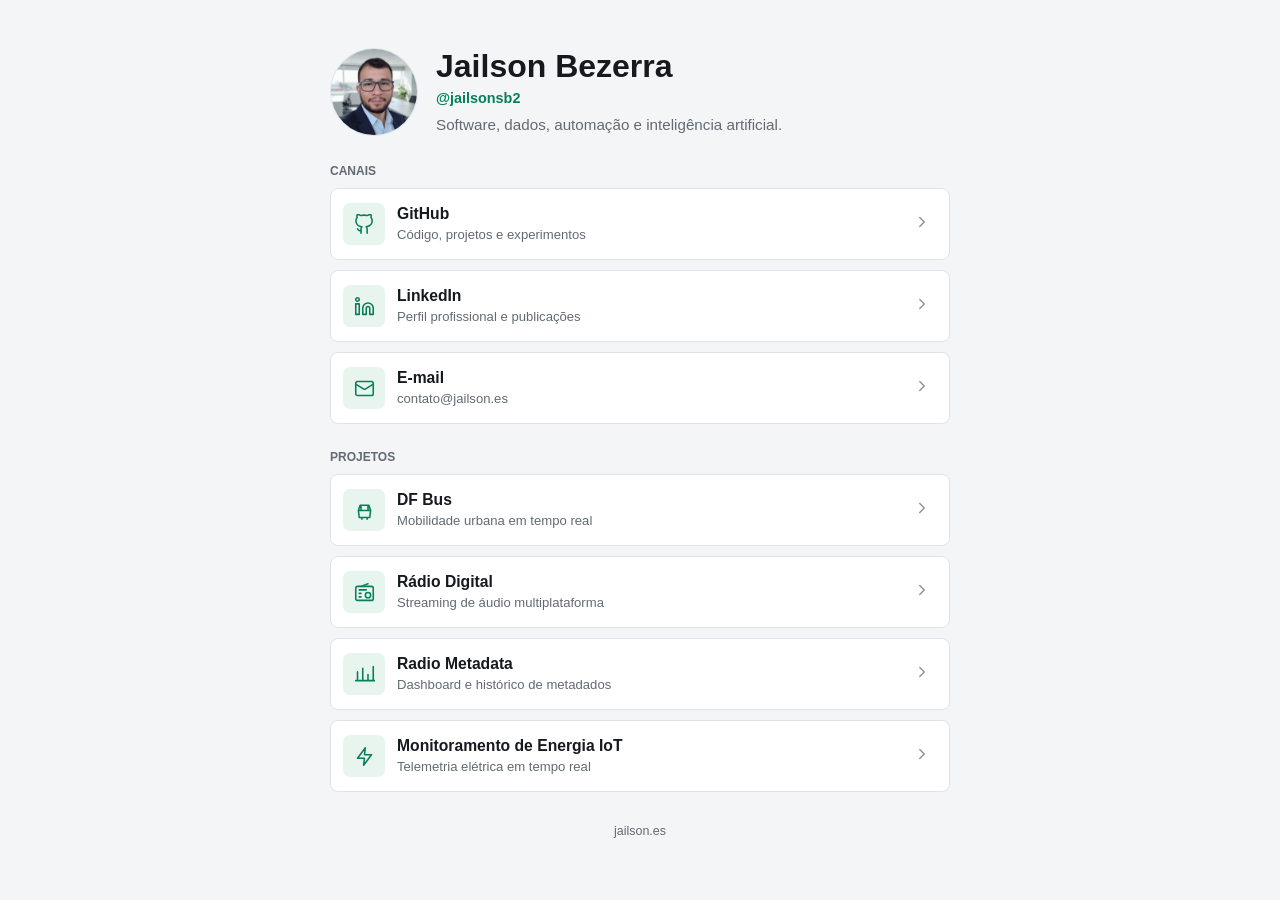
==== commit d4eb01c7: "Update email contact in index.html" ====
--- a/index.html
+++ b/index.html
@@ -68,9 +68,9 @@
                     <span class="link-copy"><span class="link-title">LinkedIn</span><span class="link-description">Perfil profissional e publicações</span></span>
                     <span class="arrow" aria-hidden="true"><svg viewBox="0 0 24 24"><path d="m9 18 6-6-6-6"/></svg></span>
                 </a>
-                <a class="link" href="mailto:jailson.sb2@gmail.com">
+                <a class="link" href="mailto:contato@jailson.es">
                     <span class="link-icon" aria-hidden="true"><svg viewBox="0 0 24 24"><rect width="20" height="16" x="2" y="4" rx="2"/><path d="m22 7-8.7 5.5a2.4 2.4 0 0 1-2.6 0L2 7"/></svg></span>
-                    <span class="link-copy"><span class="link-title">E-mail</span><span class="link-description">jailson.sb2@gmail.com</span></span>
+                    <span class="link-copy"><span class="link-title">E-mail</span><span class="link-description">contato@jailson.es</span></span>
                     <span class="arrow" aria-hidden="true"><svg viewBox="0 0 24 24"><path d="m9 18 6-6-6-6"/></svg></span>
                 </a>
             </div>
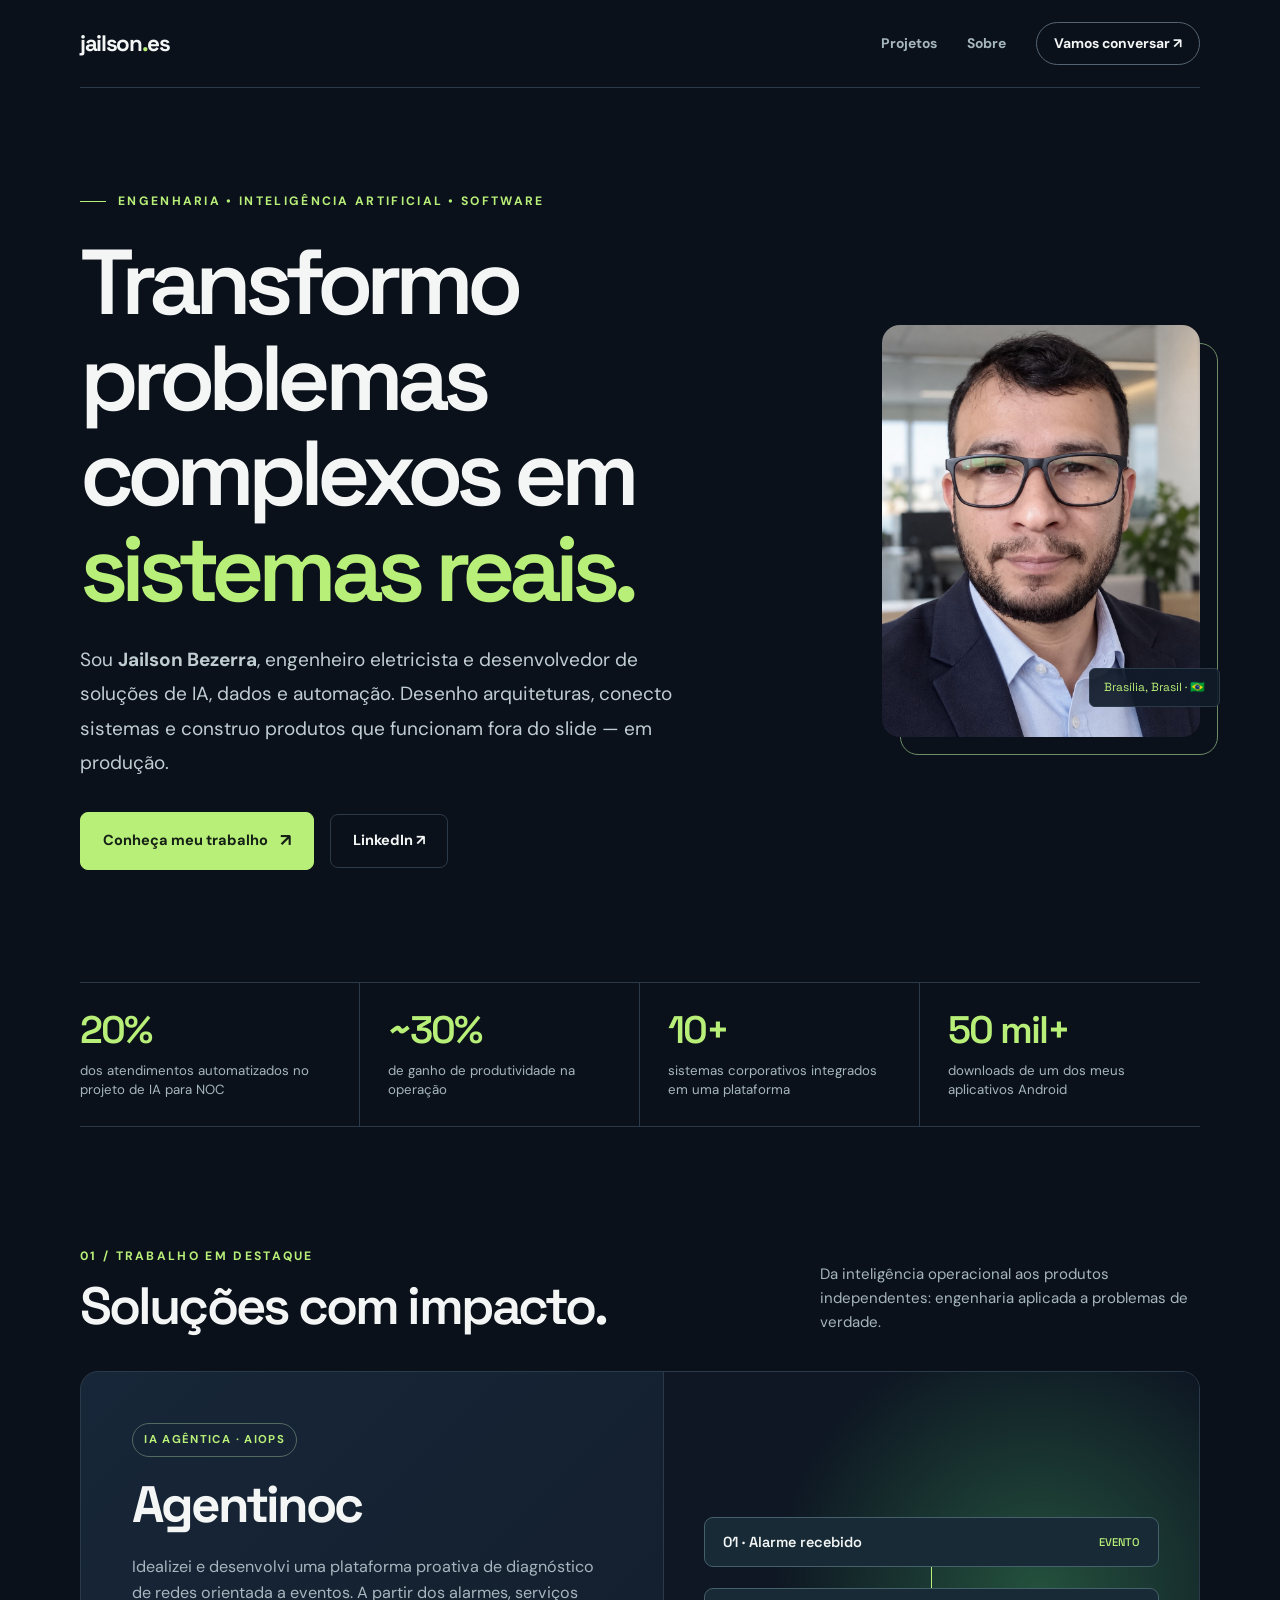
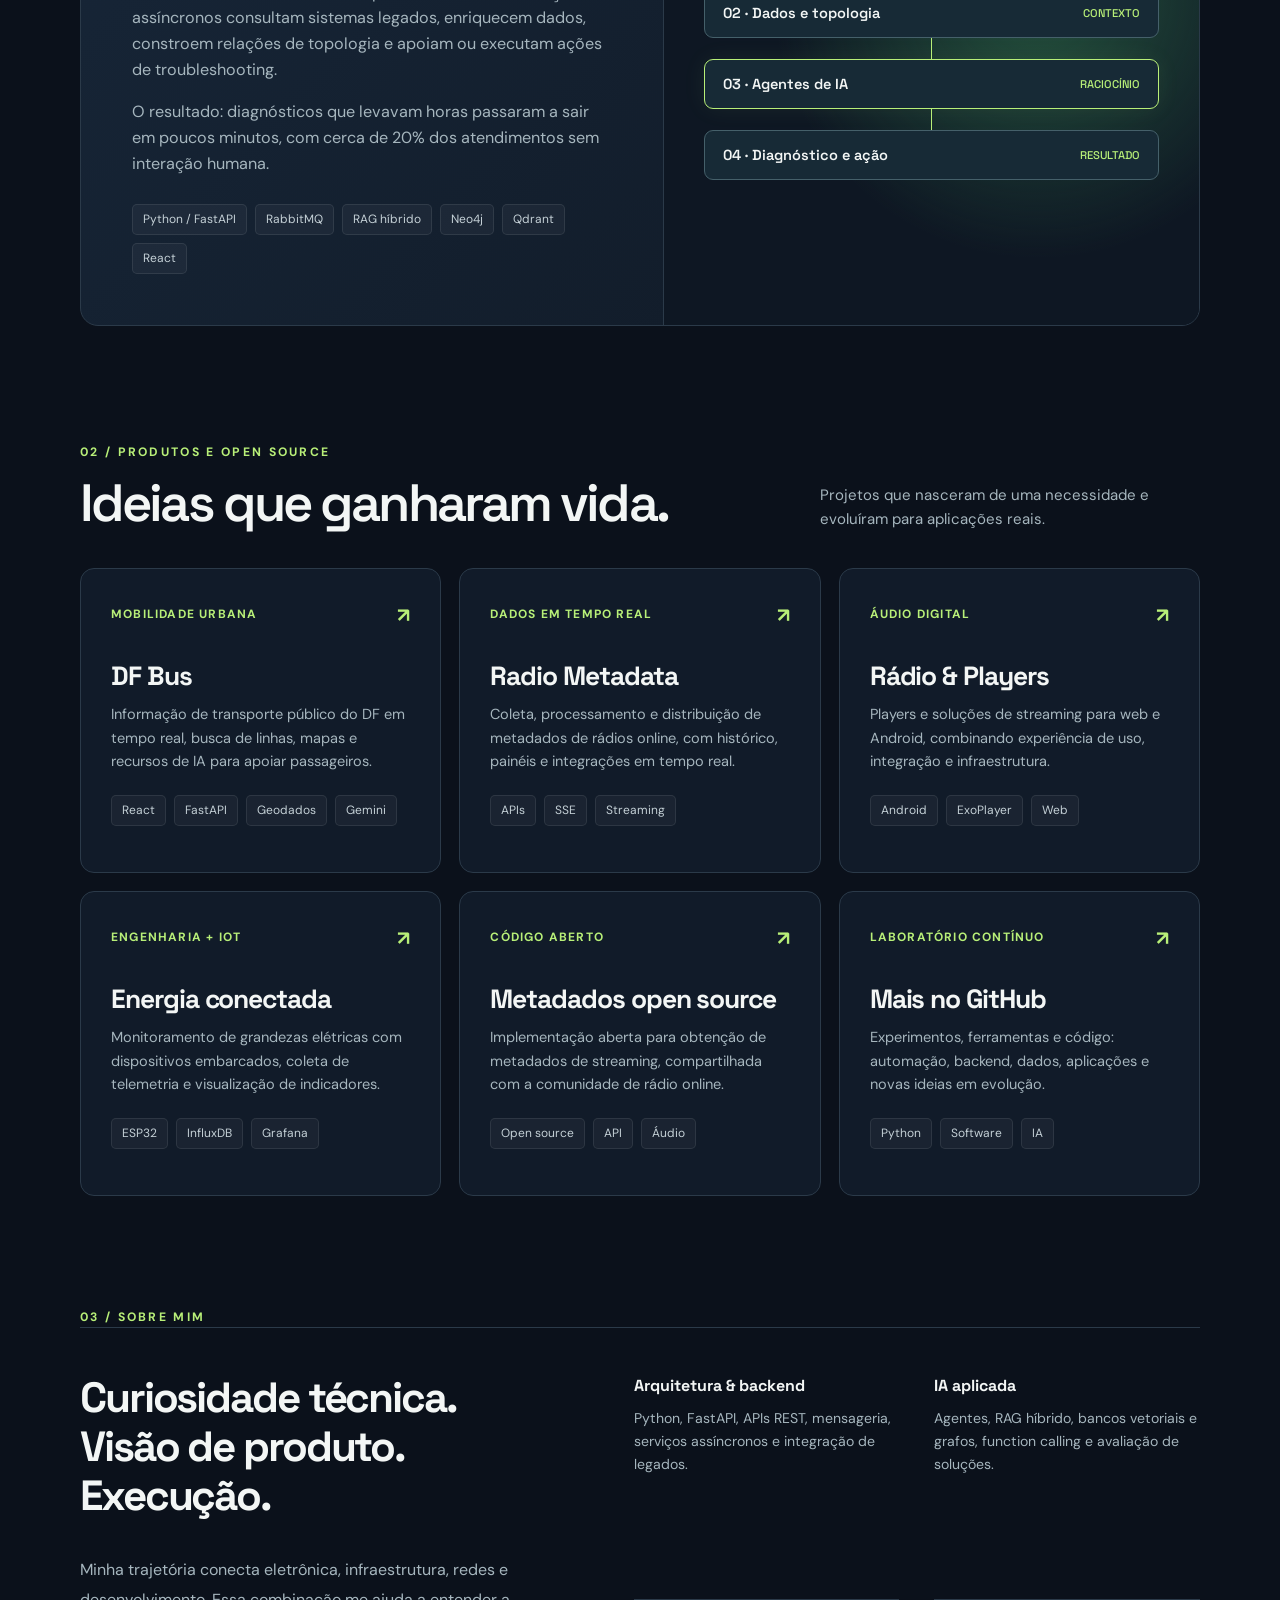
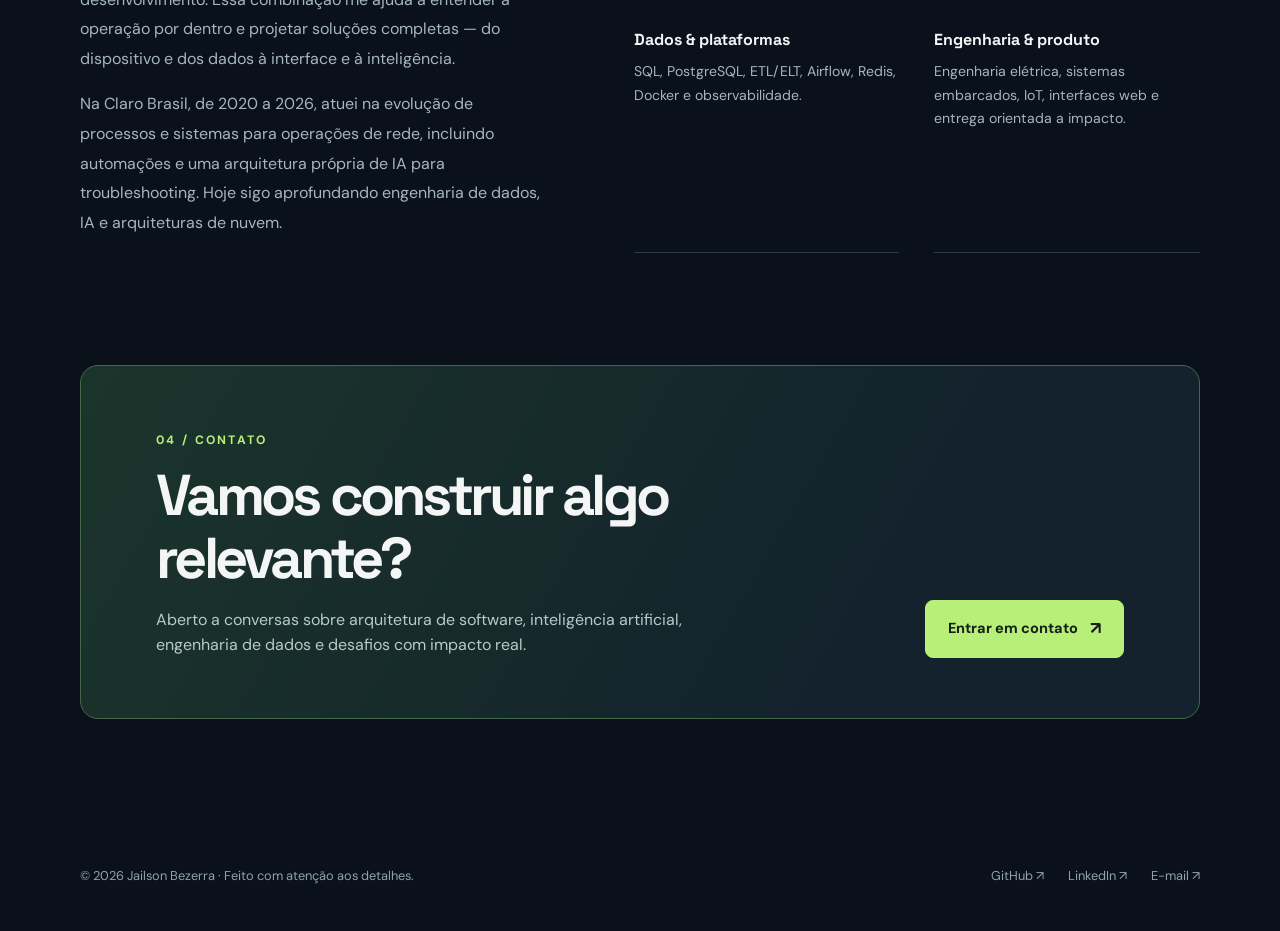
==== commit acfa4910: "Refresh personal portfolio design and current engineering profile" ====
--- a/index.html
+++ b/index.html
@@ -1,108 +1,78 @@
-<!DOCTYPE html>
+<!doctype html>
 <html lang="pt-BR">
 <head>
-    <meta charset="UTF-8">
-    <meta name="viewport" content="width=device-width, initial-scale=1.0">
-    <meta name="theme-color" content="#f4f5f7">
-    <title>Jailson Bezerra | Links</title>
-    <meta name="description" content="Links, projetos e canais oficiais de Jailson Bezerra.">
-    <style>
-        :root { --background: #f4f5f7; --surface: #fff; --surface-hover: #f8fafc; --text: #16191d; --muted: #626a73; --line: #dfe3e8; --accent: #087f5b; --accent-soft: #e8f5ef; --focus: #0b6bdb; }
-        * { box-sizing: border-box; }
-        html { color-scheme: light; }
-        body { min-height: 100vh; margin: 0; background: var(--background); color: var(--text); font-family: Inter, "Segoe UI", Roboto, Helvetica, Arial, sans-serif; letter-spacing: 0; }
-        .page { width: min(100% - 32px, 620px); margin: 0 auto; padding: 48px 0 32px; }
-        .profile { display: flex; align-items: center; gap: 18px; margin-bottom: 28px; }
-        .profile-image { width: 88px; height: 88px; flex: 0 0 88px; border: 1px solid var(--line); border-radius: 50%; object-fit: cover; background: var(--surface); }
-        .profile-copy { min-width: 0; }
-        h1 { margin: 0 0 5px; font-size: clamp(1.55rem, 5vw, 2rem); line-height: 1.15; letter-spacing: 0; }
-        .handle { margin: 0 0 8px; color: var(--accent); font-size: .9rem; font-weight: 700; }
-        .intro { margin: 0; color: var(--muted); font-size: .95rem; line-height: 1.45; }
-        .section { margin-top: 26px; }
-        .section-title { margin: 0 0 10px; color: var(--muted); font-size: .75rem; font-weight: 800; letter-spacing: 0; text-transform: uppercase; }
-        .link-list { display: grid; gap: 10px; }
-        .link { display: grid; grid-template-columns: 42px minmax(0, 1fr) 20px; align-items: center; gap: 12px; min-height: 72px; padding: 12px 16px 12px 12px; border: 1px solid var(--line); border-radius: 8px; background: var(--surface); color: var(--text); text-decoration: none; transition: border-color 160ms ease, background-color 160ms ease, transform 160ms ease; }
-        .link:hover { border-color: #aeb7c0; background: var(--surface-hover); transform: translateY(-1px); }
-        .link:focus-visible { outline: 3px solid color-mix(in srgb, var(--focus) 28%, transparent); outline-offset: 2px; }
-        .link-icon { display: grid; width: 42px; height: 42px; place-items: center; border-radius: 7px; background: var(--accent-soft); color: var(--accent); }
-        .link-icon svg, .arrow svg { width: 21px; height: 21px; fill: none; stroke: currentColor; stroke-linecap: round; stroke-linejoin: round; stroke-width: 1.8; }
-        .link-copy { min-width: 0; }
-        .link-title, .link-description { display: block; }
-        .link-title { margin-bottom: 3px; font-size: .98rem; font-weight: 750; }
-        .link-description { overflow: hidden; color: var(--muted); font-size: .82rem; line-height: 1.35; text-overflow: ellipsis; white-space: nowrap; }
-        .arrow { color: #87909a; }
-        .arrow svg { width: 18px; height: 18px; }
-        footer { margin-top: 32px; color: var(--muted); font-size: .78rem; text-align: center; }
-        @media (max-width: 480px) {
-            .page { width: min(100% - 24px, 620px); padding-top: 28px; }
-            .profile { align-items: flex-start; gap: 14px; }
-            .profile-image { width: 76px; height: 76px; flex-basis: 76px; }
-            .intro { font-size: .88rem; }
-            .link { grid-template-columns: 40px minmax(0, 1fr) 18px; min-height: 68px; }
-            .link-icon { width: 40px; height: 40px; }
-        }
-        @media (prefers-reduced-motion: reduce) { .link { transition: none; } }
-    </style>
+  <meta charset="utf-8">
+  <meta name="viewport" content="width=device-width, initial-scale=1">
+  <meta name="theme-color" content="#0b111b">
+  <meta name="description" content="Jailson Bezerra — Engenheiro, arquiteto de soluções de IA e software. Sistemas inteligentes, dados, automação e produtos digitais em produção.">
+  <meta property="og:type" content="website">
+  <meta property="og:url" content="https://jailson.es/">
+  <meta property="og:title" content="Jailson Bezerra — Engenharia, IA & Software">
+  <meta property="og:description" content="Da arquitetura à produção. Conheça os sistemas, produtos e experiências de Jailson Bezerra.">
+  <meta property="og:image" content="https://jailson.es/eu.jpeg">
+  <title>Jailson Bezerra — Engenharia, IA & Software</title>
+  <link rel="preconnect" href="https://fonts.googleapis.com">
+  <link rel="preconnect" href="https://fonts.gstatic.com" crossorigin>
+  <link href="https://fonts.googleapis.com/css2?family=DM+Sans:wght@400;500;600;700&family=Space+Grotesk:wght@400;500;600;700&display=swap" rel="stylesheet">
+  <style>
+    :root{--bg:#0b111b;--surface:#111b29;--surface-2:#172333;--line:#2b3a49;--text:#f3f6f5;--muted:#a6b6be;--accent:#b8ef78;--blue:#8fc6e9;--width:1120px}
+    *{box-sizing:border-box}html{scroll-behavior:smooth}body{margin:0;background:var(--bg);color:var(--text);font:16px/1.6 'DM Sans',system-ui,sans-serif;-webkit-font-smoothing:antialiased}a{color:inherit;text-decoration:none}a:focus-visible{outline:3px solid var(--accent);outline-offset:5px}::selection{background:var(--accent);color:#09110e}
+    .wrap{width:min(var(--width),calc(100% - 48px));margin:auto}.nav{display:flex;align-items:center;justify-content:space-between;gap:24px;min-height:88px;border-bottom:1px solid var(--line)}.brand{font:700 1.4rem 'Space Grotesk',sans-serif;letter-spacing:-.06em}.brand span{color:var(--accent)}.nav-links{display:flex;align-items:center;gap:30px;font-size:.87rem;color:var(--muted);font-weight:700}.nav-links a:hover,.text-link:hover{color:var(--accent)}.nav-contact{border:1px solid #556472;border-radius:100px;padding:9px 17px;color:var(--text)}
+    .hero{position:relative;display:grid;grid-template-columns:minmax(0,1.4fr) minmax(240px,.6fr);gap:60px;align-items:center;padding:104px 0 112px}.eyebrow,.section-kicker{color:var(--accent);font-size:.76rem;letter-spacing:.19em;text-transform:uppercase;font-weight:700}.eyebrow{display:flex;align-items:center;gap:12px}.eyebrow::before{content:"";width:26px;height:1px;background:var(--accent)}h1,h2,h3,p{margin-top:0}h1,h2,h3{font-family:'Space Grotesk',sans-serif}h1{font-size:clamp(3.25rem,7.2vw,6.6rem);line-height:1.035;letter-spacing:-.075em;margin:24px 0 26px;font-weight:600}h1 em{font-style:normal;color:var(--accent)}.lead{max-width:640px;color:#c0cdd1;font-size:clamp(1rem,1.7vw,1.19rem);line-height:1.8;margin-bottom:32px}.actions{display:flex;align-items:center;flex-wrap:wrap;gap:16px}.btn{display:inline-flex;align-items:center;justify-content:center;gap:12px;padding:14px 22px;border-radius:8px;font-size:.91rem;font-weight:700;border:1px solid var(--line);transition:transform .2s,background .2s}.btn:hover{transform:translateY(-2px)}.btn.primary{background:var(--accent);border-color:var(--accent);color:#142015}.btn.secondary:hover{background:var(--surface-2)}.btn .arrow{font-size:1.2em}.hero-photo{position:relative;max-width:330px;justify-self:end}.hero-photo:before{content:"";position:absolute;inset:18px -18px -18px 18px;border:1px solid #6d8d66;border-radius:18px;z-index:0}.hero-photo img{position:relative;display:block;width:100%;aspect-ratio:4/5;object-fit:cover;object-position:center;border-radius:18px;filter:saturate(.78)}.photo-note{position:absolute;right:-20px;bottom:30px;z-index:1;padding:9px 14px;border:1px solid var(--line);background:#111b29e8;border-radius:6px;font-size:.74rem;color:var(--accent);font-family:'Space Grotesk'}
+    .metrics{display:grid;grid-template-columns:repeat(4,1fr);gap:0;border-block:1px solid var(--line);margin-bottom:115px}.metric{padding:26px 28px;border-right:1px solid var(--line)}.metric:first-child{padding-left:0}.metric:last-child{border:0}.metric strong{display:block;font:600 clamp(1.9rem,3vw,2.6rem)/1.1 'Space Grotesk';letter-spacing:-.05em;color:var(--accent)}.metric span{display:block;margin-top:10px;color:var(--muted);font-size:.83rem;line-height:1.45}
+    section.content{padding:0 0 112px}.section-heading{display:flex;align-items:end;justify-content:space-between;gap:30px;margin-bottom:35px}.section-heading h2{font-size:clamp(2.2rem,4.1vw,3.7rem);letter-spacing:-.055em;line-height:1.12;margin:10px 0 0;font-weight:600}.section-heading>p{max-width:380px;color:var(--muted);font-size:.94rem;margin-bottom:2px}.featured{display:grid;grid-template-columns:1fr .92fr;gap:0;border:1px solid var(--line);background:linear-gradient(135deg,#172638,#101925);border-radius:18px;overflow:hidden}.featured-copy{padding:clamp(28px,4vw,56px)}.tag{display:inline-block;border:1px solid #526a61;color:var(--accent);font-size:.71rem;text-transform:uppercase;letter-spacing:.12em;font-weight:700;padding:7px 11px;border-radius:100px}.featured h3{font-size:clamp(2.2rem,4vw,3.6rem);line-height:1.1;letter-spacing:-.06em;margin:20px 0}.featured p,.project p,.about p{color:var(--muted)}.featured p{max-width:510px;font-size:1.01rem}.featured .tech{margin-top:27px}.featured-visual{padding:40px;display:flex;flex-direction:column;justify-content:center;gap:14px;background:radial-gradient(circle at 70% 40%,#24513d 0,transparent 53%),#0e1723;border-left:1px solid var(--line)}.flow-node{border:1px solid #45606a;background:#172a36;border-radius:9px;padding:15px 18px;display:flex;justify-content:space-between;align-items:center;gap:12px;font:600 .91rem 'Space Grotesk'}.flow-node b{font-size:.7rem;color:var(--accent);font-weight:500}.flow-connector{height:21px;width:1px;background:var(--accent);margin:-14px auto;z-index:1}.flow-node.active{border-color:var(--accent);box-shadow:0 0 24px #b8ef7811}.tech{display:flex;flex-wrap:wrap;gap:8px}.tech span{padding:5px 10px;border-radius:5px;background:#ffffff0a;border:1px solid #ffffff16;color:#c4d0d6;font-size:.75rem}
+    .project-grid{display:grid;grid-template-columns:repeat(3,minmax(0,1fr));gap:18px}.project{display:flex;flex-direction:column;min-height:305px;padding:30px;background:var(--surface);border:1px solid var(--line);border-radius:14px;transition:transform .2s,border-color .2s}.project:hover{transform:translateY(-4px);border-color:#637d72}.project-top{display:flex;justify-content:space-between;align-items:center;color:var(--accent);font-size:.75rem;font-weight:700;letter-spacing:.1em;text-transform:uppercase}.project-top .external{font-size:1.25rem;letter-spacing:0}.project h3{font-size:1.65rem;line-height:1.16;letter-spacing:-.04em;margin:30px 0 12px}.project p{font-size:.91rem;margin-bottom:22px}.project .tech{margin-top:auto}.project-link{display:block;height:100%}
+    .about-grid{display:grid;grid-template-columns:.9fr 1.1fr;gap:90px;padding:45px 0 0;border-top:1px solid var(--line)}.about h2{font-size:clamp(2.1rem,3.3vw,3rem);letter-spacing:-.05em;line-height:1.16}.about p{line-height:1.85}.capabilities{display:grid;grid-template-columns:1fr 1fr;gap:27px 35px}.capability{border-bottom:1px solid var(--line);padding-bottom:20px}.capability h3{font-size:1rem;margin-bottom:8px;color:var(--text)}.capability p{font-size:.88rem;line-height:1.65;margin:0}
+    .contact{padding:60px clamp(28px,6vw,75px);border:1px solid #45684b;border-radius:18px;background:linear-gradient(120deg,#1b352b,#13222c 70%);display:flex;align-items:end;justify-content:space-between;gap:35px}.contact h2{font-size:clamp(2.3rem,4.5vw,4.2rem);letter-spacing:-.065em;line-height:1.1;margin:12px 0 16px}.contact p{color:#b8cbc4;max-width:530px;margin:0}.contact .btn{flex-shrink:0}footer{display:flex;justify-content:space-between;gap:24px;align-items:center;padding:35px 0 45px;color:#90a2ac;font-size:.8rem}footer .socials{display:flex;gap:24px}footer a:hover{color:var(--accent)}
+    @media(max-width:850px){.hero{gap:35px;padding:75px 0 85px}.hero-photo{width:100%}.metrics{margin-bottom:85px}.metric{padding-inline:15px}.featured{grid-template-columns:1fr}.featured-visual{border-left:0;border-top:1px solid var(--line)}.project-grid{grid-template-columns:repeat(2,1fr)}.about-grid{gap:35px}.contact{align-items:start;flex-direction:column}}
+    @media(max-width:620px){.wrap{width:min(100% - 36px,var(--width))}.nav{min-height:72px}.nav-links{gap:15px}.nav-links a:not(.nav-contact){display:none}.hero{grid-template-columns:1fr;gap:42px;padding:64px 0 72px}.hero-copy{order:1}.hero-photo{order:0;justify-self:start;width:155px}.hero-photo img{aspect-ratio:1;object-position:center 35%;border-radius:16px}.hero-photo:before{inset:9px -9px -9px 9px}.photo-note{right:-120px;bottom:10px;font-size:.65rem}h1{font-size:clamp(3.2rem,12vw,5rem)}.metrics{grid-template-columns:repeat(2,1fr);margin-bottom:75px}.metric{padding:20px 12px!important;border-bottom:1px solid var(--line)}.metric:nth-child(odd){padding-left:0!important}.metric:nth-child(even){border-right:0}.metric:nth-child(n+3){border-bottom:0}.section-heading{display:block}.section-heading>p{margin-top:18px}.project-grid,.about-grid,.capabilities{grid-template-columns:1fr}.project{min-height:270px}.featured-visual{padding:27px}.about-grid{gap:20px}.contact{padding:36px 25px}section.content{padding-bottom:78px}footer{align-items:flex-start;flex-direction:column;gap:14px}}
+    @media(prefers-reduced-motion:reduce){html{scroll-behavior:auto}.btn,.project{transition:none}}
+  </style>
 </head>
 <body>
-    <main class="page">
-        <header class="profile">
-            <img src="eu.jpeg" alt="Jailson Bezerra" class="profile-image">
-            <div class="profile-copy">
-                <h1>Jailson Bezerra</h1>
-                <p class="handle">@jailsonsb2</p>
-                <p class="intro">Software, dados, automação e inteligência artificial.</p>
-            </div>
-        </header>
-
-        <section class="section" aria-labelledby="canais-title">
-            <h2 class="section-title" id="canais-title">Canais</h2>
-            <div class="link-list">
-                <a class="link" href="https://github.com/jailsonsb2" target="_blank" rel="noopener noreferrer">
-                    <span class="link-icon" aria-hidden="true"><svg viewBox="0 0 24 24"><path d="M15 22v-4a4.8 4.8 0 0 0-1-3.5c3.3-.4 6.8-1.6 6.8-7A5.4 5.4 0 0 0 19.4 4 5 5 0 0 0 19.3.5S18.2.1 15 1.8a13.4 13.4 0 0 0-7 0C4.8.1 3.7.5 3.7.5A5 5 0 0 0 3.6 4a5.4 5.4 0 0 0-1.4 3.7c0 5.3 3.5 6.5 6.8 6.9A4.8 4.8 0 0 0 8 18v4"/><path d="M8 19c-3 .9-3-1.5-4-2"/></svg></span>
-                    <span class="link-copy"><span class="link-title">GitHub</span><span class="link-description">Código, projetos e experimentos</span></span>
-                    <span class="arrow" aria-hidden="true"><svg viewBox="0 0 24 24"><path d="m9 18 6-6-6-6"/></svg></span>
-                </a>
-                <a class="link" href="https://www.linkedin.com/in/jailsonsb/" target="_blank" rel="noopener noreferrer">
-                    <span class="link-icon" aria-hidden="true"><svg viewBox="0 0 24 24"><path d="M16 8a6 6 0 0 1 6 6v7h-4v-7a2 2 0 0 0-4 0v7h-4v-7a6 6 0 0 1 6-6Z"/><path d="M2 9h4v12H2z"/><path d="M4 6a2 2 0 1 0 0-4 2 2 0 0 0 0 4Z"/></svg></span>
-                    <span class="link-copy"><span class="link-title">LinkedIn</span><span class="link-description">Perfil profissional e publicações</span></span>
-                    <span class="arrow" aria-hidden="true"><svg viewBox="0 0 24 24"><path d="m9 18 6-6-6-6"/></svg></span>
-                </a>
-                <a class="link" href="mailto:contato@jailson.es">
-                    <span class="link-icon" aria-hidden="true"><svg viewBox="0 0 24 24"><rect width="20" height="16" x="2" y="4" rx="2"/><path d="m22 7-8.7 5.5a2.4 2.4 0 0 1-2.6 0L2 7"/></svg></span>
-                    <span class="link-copy"><span class="link-title">E-mail</span><span class="link-description">contato@jailson.es</span></span>
-                    <span class="arrow" aria-hidden="true"><svg viewBox="0 0 24 24"><path d="m9 18 6-6-6-6"/></svg></span>
-                </a>
-            </div>
-        </section>
-
-        <section class="section" aria-labelledby="projetos-title">
-            <h2 class="section-title" id="projetos-title">Projetos</h2>
-            <div class="link-list">
-                <a class="link" href="https://play.google.com/store/apps/details?id=com.jbcast.dfbus" target="_blank" rel="noopener noreferrer">
-                    <span class="link-icon" aria-hidden="true"><svg viewBox="0 0 24 24"><path d="M8 6v6h8V6M5 12h14l-1 8H6l-1-8ZM7 6h10l2 6H5l2-6ZM9 20v2M15 20v2"/></svg></span>
-                    <span class="link-copy"><span class="link-title">DF Bus</span><span class="link-description">Mobilidade urbana em tempo real</span></span>
-                    <span class="arrow" aria-hidden="true"><svg viewBox="0 0 24 24"><path d="m9 18 6-6-6-6"/></svg></span>
-                </a>
-                <a class="link" href="https://radio.jailson.es" target="_blank" rel="noopener noreferrer">
-                    <span class="link-icon" aria-hidden="true"><svg viewBox="0 0 24 24"><rect width="20" height="16" x="2" y="5" rx="2"/><path d="m8 5 8-3M6 9h8"/><circle cx="16" cy="15" r="3"/><path d="M6 13h2M6 17h2"/></svg></span>
-                    <span class="link-copy"><span class="link-title">Rádio Digital</span><span class="link-description">Streaming de áudio multiplataforma</span></span>
-                    <span class="arrow" aria-hidden="true"><svg viewBox="0 0 24 24"><path d="m9 18 6-6-6-6"/></svg></span>
-                </a>
-                <a class="link" href="https://twj.es/dashboard" target="_blank" rel="noopener noreferrer">
-                    <span class="link-icon" aria-hidden="true"><svg viewBox="0 0 24 24"><path d="M4 19V9M10 19V5M16 19v-7M22 19V3M2 19h22"/></svg></span>
-                    <span class="link-copy"><span class="link-title">Radio Metadata</span><span class="link-description">Dashboard e histórico de metadados</span></span>
-                    <span class="arrow" aria-hidden="true"><svg viewBox="0 0 24 24"><path d="m9 18 6-6-6-6"/></svg></span>
-                </a>
-                <a class="link" href="https://github.com/jailsonsb2/monitoramento-iot" target="_blank" rel="noopener noreferrer">
-                    <span class="link-icon" aria-hidden="true"><svg viewBox="0 0 24 24"><path d="m13 2-9 12h8l-1 8 9-12h-8l1-8Z"/></svg></span>
-                    <span class="link-copy"><span class="link-title">Monitoramento de Energia IoT</span><span class="link-description">Telemetria elétrica em tempo real</span></span>
-                    <span class="arrow" aria-hidden="true"><svg viewBox="0 0 24 24"><path d="m9 18 6-6-6-6"/></svg></span>
-                </a>
-            </div>
-        </section>
-
-        <footer>jailson.es</footer>
+  <div class="wrap">
+    <nav class="nav" aria-label="Navegação principal">
+      <a class="brand" href="#inicio" aria-label="Jailson Bezerra, início">jailson<span>.</span>es</a>
+      <div class="nav-links"><a href="#projetos">Projetos</a><a href="#sobre">Sobre</a><a class="nav-contact" href="mailto:contato@jailson.es">Vamos conversar ↗</a></div>
+    </nav>
+    <main id="inicio">
+      <header class="hero">
+        <div class="hero-copy">
+          <div class="eyebrow">Engenharia • Inteligência Artificial • Software</div>
+          <h1>Transformo problemas complexos em <em>sistemas reais.</em></h1>
+          <p class="lead">Sou <strong>Jailson Bezerra</strong>, engenheiro eletricista e desenvolvedor de soluções de IA, dados e automação. Desenho arquiteturas, conecto sistemas e construo produtos que funcionam fora do slide — em produção.</p>
+          <div class="actions"><a class="btn primary" href="#projetos">Conheça meu trabalho <span class="arrow">↗</span></a><a class="btn secondary" href="https://www.linkedin.com/in/jailsonsb/" target="_blank" rel="noopener noreferrer">LinkedIn ↗</a></div>
+        </div>
+        <div class="hero-photo"><img src="eu.jpeg" alt="Retrato de Jailson Bezerra" width="330" height="412" fetchpriority="high"><span class="photo-note">Brasília, Brasil · 🇧🇷</span></div>
+      </header>
+      <div class="metrics" aria-label="Impacto em projetos profissionais">
+        <div class="metric"><strong>20%</strong><span>dos atendimentos automatizados no projeto de IA para NOC</span></div>
+        <div class="metric"><strong>~30%</strong><span>de ganho de produtividade na operação</span></div>
+        <div class="metric"><strong>10+</strong><span>sistemas corporativos integrados em uma plataforma</span></div>
+        <div class="metric"><strong>50 mil+</strong><span>downloads de um dos meus aplicativos Android</span></div>
+      </div>
+      <section class="content" id="projetos" aria-labelledby="projects-title">
+        <div class="section-heading"><div><span class="section-kicker">01 / Trabalho em destaque</span><h2 id="projects-title">Soluções com impacto.</h2></div><p>Da inteligência operacional aos produtos independentes: engenharia aplicada a problemas de verdade.</p></div>
+        <article class="featured">
+          <div class="featured-copy"><span class="tag">IA agêntica · AIOps</span><h3>Agentinoc</h3><p>Idealizei e desenvolvi uma plataforma proativa de diagnóstico de redes orientada a eventos. A partir dos alarmes, serviços assíncronos consultam sistemas legados, enriquecem dados, constroem relações de topologia e apoiam ou executam ações de troubleshooting.</p><p>O resultado: diagnósticos que levavam horas passaram a sair em poucos minutos, com cerca de 20% dos atendimentos sem interação humana.</p><div class="tech"><span>Python / FastAPI</span><span>RabbitMQ</span><span>RAG híbrido</span><span>Neo4j</span><span>Qdrant</span><span>React</span></div></div>
+          <div class="featured-visual" role="img" aria-label="Fluxo conceitual da plataforma: alarme recebido, enriquecimento de dados, agentes e diagnóstico com ação operacional"><div class="flow-node"><span>01 · Alarme recebido</span><b>EVENTO</b></div><div class="flow-connector"></div><div class="flow-node"><span>02 · Dados e topologia</span><b>CONTEXTO</b></div><div class="flow-connector"></div><div class="flow-node active"><span>03 · Agentes de IA</span><b>RACIOCÍNIO</b></div><div class="flow-connector"></div><div class="flow-node"><span>04 · Diagnóstico e ação</span><b>RESULTADO</b></div></div>
+        </article>
+      </section>
+      <section class="content" aria-labelledby="other-title"><div class="section-heading"><div><span class="section-kicker">02 / Produtos e open source</span><h2 id="other-title">Ideias que ganharam vida.</h2></div><p>Projetos que nasceram de uma necessidade e evoluíram para aplicações reais.</p></div>
+        <div class="project-grid">
+          <a class="project project-link" href="https://app.dfbus.com.br" target="_blank" rel="noopener noreferrer"><div class="project-top"><span>Mobilidade urbana</span><span class="external">↗</span></div><h3>DF Bus</h3><p>Informação de transporte público do DF em tempo real, busca de linhas, mapas e recursos de IA para apoiar passageiros.</p><div class="tech"><span>React</span><span>FastAPI</span><span>Geodados</span><span>Gemini</span></div></a>
+          <a class="project project-link" href="https://twj.es/dashboard" target="_blank" rel="noopener noreferrer"><div class="project-top"><span>Dados em tempo real</span><span class="external">↗</span></div><h3>Radio Metadata</h3><p>Coleta, processamento e distribuição de metadados de rádios online, com histórico, painéis e integrações em tempo real.</p><div class="tech"><span>APIs</span><span>SSE</span><span>Streaming</span></div></a>
+          <a class="project project-link" href="https://radio.jailson.es" target="_blank" rel="noopener noreferrer"><div class="project-top"><span>Áudio digital</span><span class="external">↗</span></div><h3>Rádio & Players</h3><p>Players e soluções de streaming para web e Android, combinando experiência de uso, integração e infraestrutura.</p><div class="tech"><span>Android</span><span>ExoPlayer</span><span>Web</span></div></a>
+          <a class="project project-link" href="https://github.com/jailsonsb2/monitoramento-iot" target="_blank" rel="noopener noreferrer"><div class="project-top"><span>Engenharia + IoT</span><span class="external">↗</span></div><h3>Energia conectada</h3><p>Monitoramento de grandezas elétricas com dispositivos embarcados, coleta de telemetria e visualização de indicadores.</p><div class="tech"><span>ESP32</span><span>InfluxDB</span><span>Grafana</span></div></a>
+          <a class="project project-link" href="https://github.com/jailsonsb2/metadados" target="_blank" rel="noopener noreferrer"><div class="project-top"><span>Código aberto</span><span class="external">↗</span></div><h3>Metadados open source</h3><p>Implementação aberta para obtenção de metadados de streaming, compartilhada com a comunidade de rádio online.</p><div class="tech"><span>Open source</span><span>API</span><span>Áudio</span></div></a>
+          <a class="project project-link" href="https://github.com/jailsonsb2" target="_blank" rel="noopener noreferrer"><div class="project-top"><span>Laboratório contínuo</span><span class="external">↗</span></div><h3>Mais no GitHub</h3><p>Experimentos, ferramentas e código: automação, backend, dados, aplicações e novas ideias em evolução.</p><div class="tech"><span>Python</span><span>Software</span><span>IA</span></div></a>
+        </div>
+      </section>
+      <section class="content about" id="sobre" aria-labelledby="about-title"><div class="section-kicker">03 / Sobre mim</div><div class="about-grid"><div><h2 id="about-title">Curiosidade técnica. Visão de produto. Execução.</h2><p>Minha trajetória conecta eletrônica, infraestrutura, redes e desenvolvimento. Essa combinação me ajuda a entender a operação por dentro e projetar soluções completas — do dispositivo e dos dados à interface e à inteligência.</p><p>Na Claro Brasil, de 2020 a 2026, atuei na evolução de processos e sistemas para operações de rede, incluindo automações e uma arquitetura própria de IA para troubleshooting. Hoje sigo aprofundando engenharia de dados, IA e arquiteturas de nuvem.</p></div><div class="capabilities"><div class="capability"><h3>Arquitetura & backend</h3><p>Python, FastAPI, APIs REST, mensageria, serviços assíncronos e integração de legados.</p></div><div class="capability"><h3>IA aplicada</h3><p>Agentes, RAG híbrido, bancos vetoriais e grafos, function calling e avaliação de soluções.</p></div><div class="capability"><h3>Dados & plataformas</h3><p>SQL, PostgreSQL, ETL/ELT, Airflow, Redis, Docker e observabilidade.</p></div><div class="capability"><h3>Engenharia & produto</h3><p>Engenharia elétrica, sistemas embarcados, IoT, interfaces web e entrega orientada a impacto.</p></div></div></div></section>
+      <section class="content" id="contato" aria-labelledby="contact-title"><div class="contact"><div><span class="section-kicker">04 / Contato</span><h2 id="contact-title">Vamos construir algo relevante?</h2><p>Aberto a conversas sobre arquitetura de software, inteligência artificial, engenharia de dados e desafios com impacto real.</p></div><a class="btn primary" href="mailto:contato@jailson.es?subject=Vamos%20conversar">Entrar em contato <span class="arrow">↗</span></a></div></section>
     </main>
+    <footer><span>© <span id="year">2026</span> Jailson Bezerra · Feito com atenção aos detalhes.</span><div class="socials"><a href="https://github.com/jailsonsb2" target="_blank" rel="noopener noreferrer">GitHub ↗</a><a href="https://www.linkedin.com/in/jailsonsb/" target="_blank" rel="noopener noreferrer">LinkedIn ↗</a><a href="mailto:contato@jailson.es">E-mail ↗</a></div></footer>
+  </div>
+  <script>document.getElementById('year').textContent = new Date().getFullYear();</script>
 </body>
 </html>
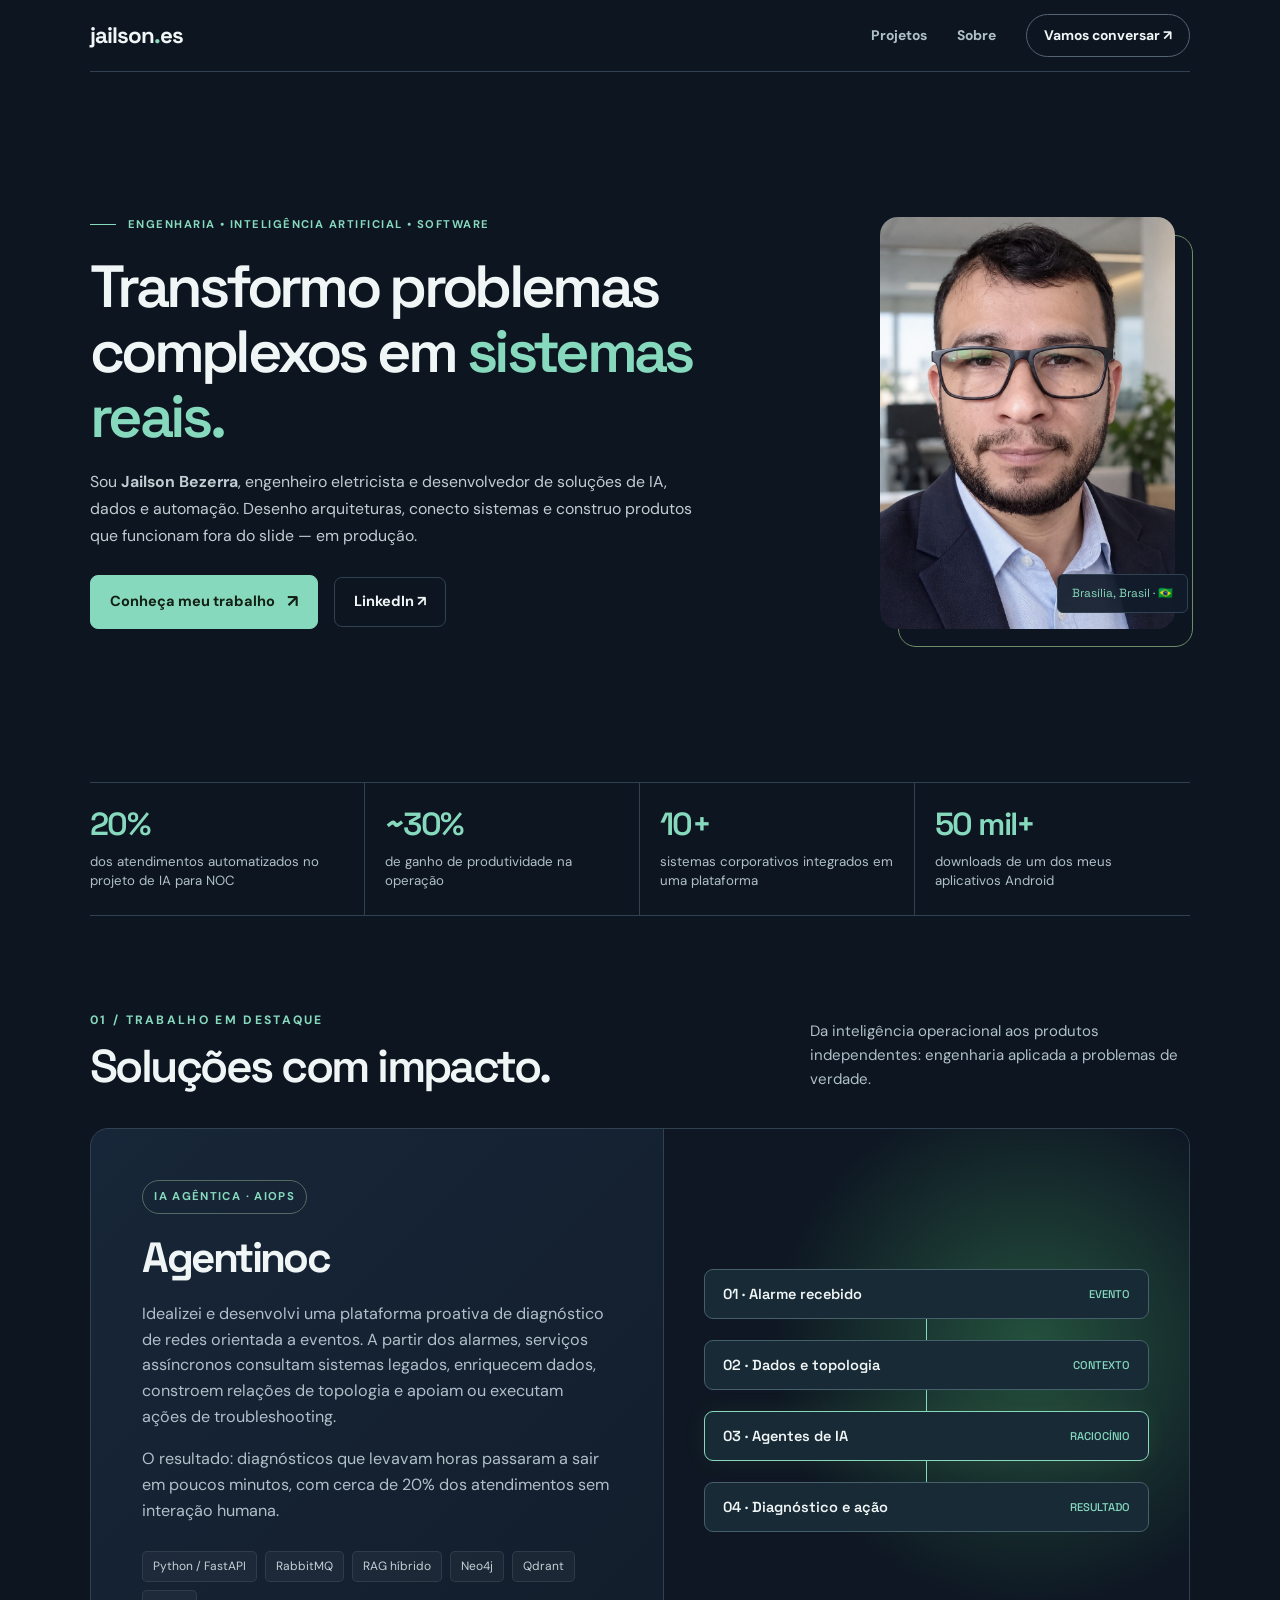
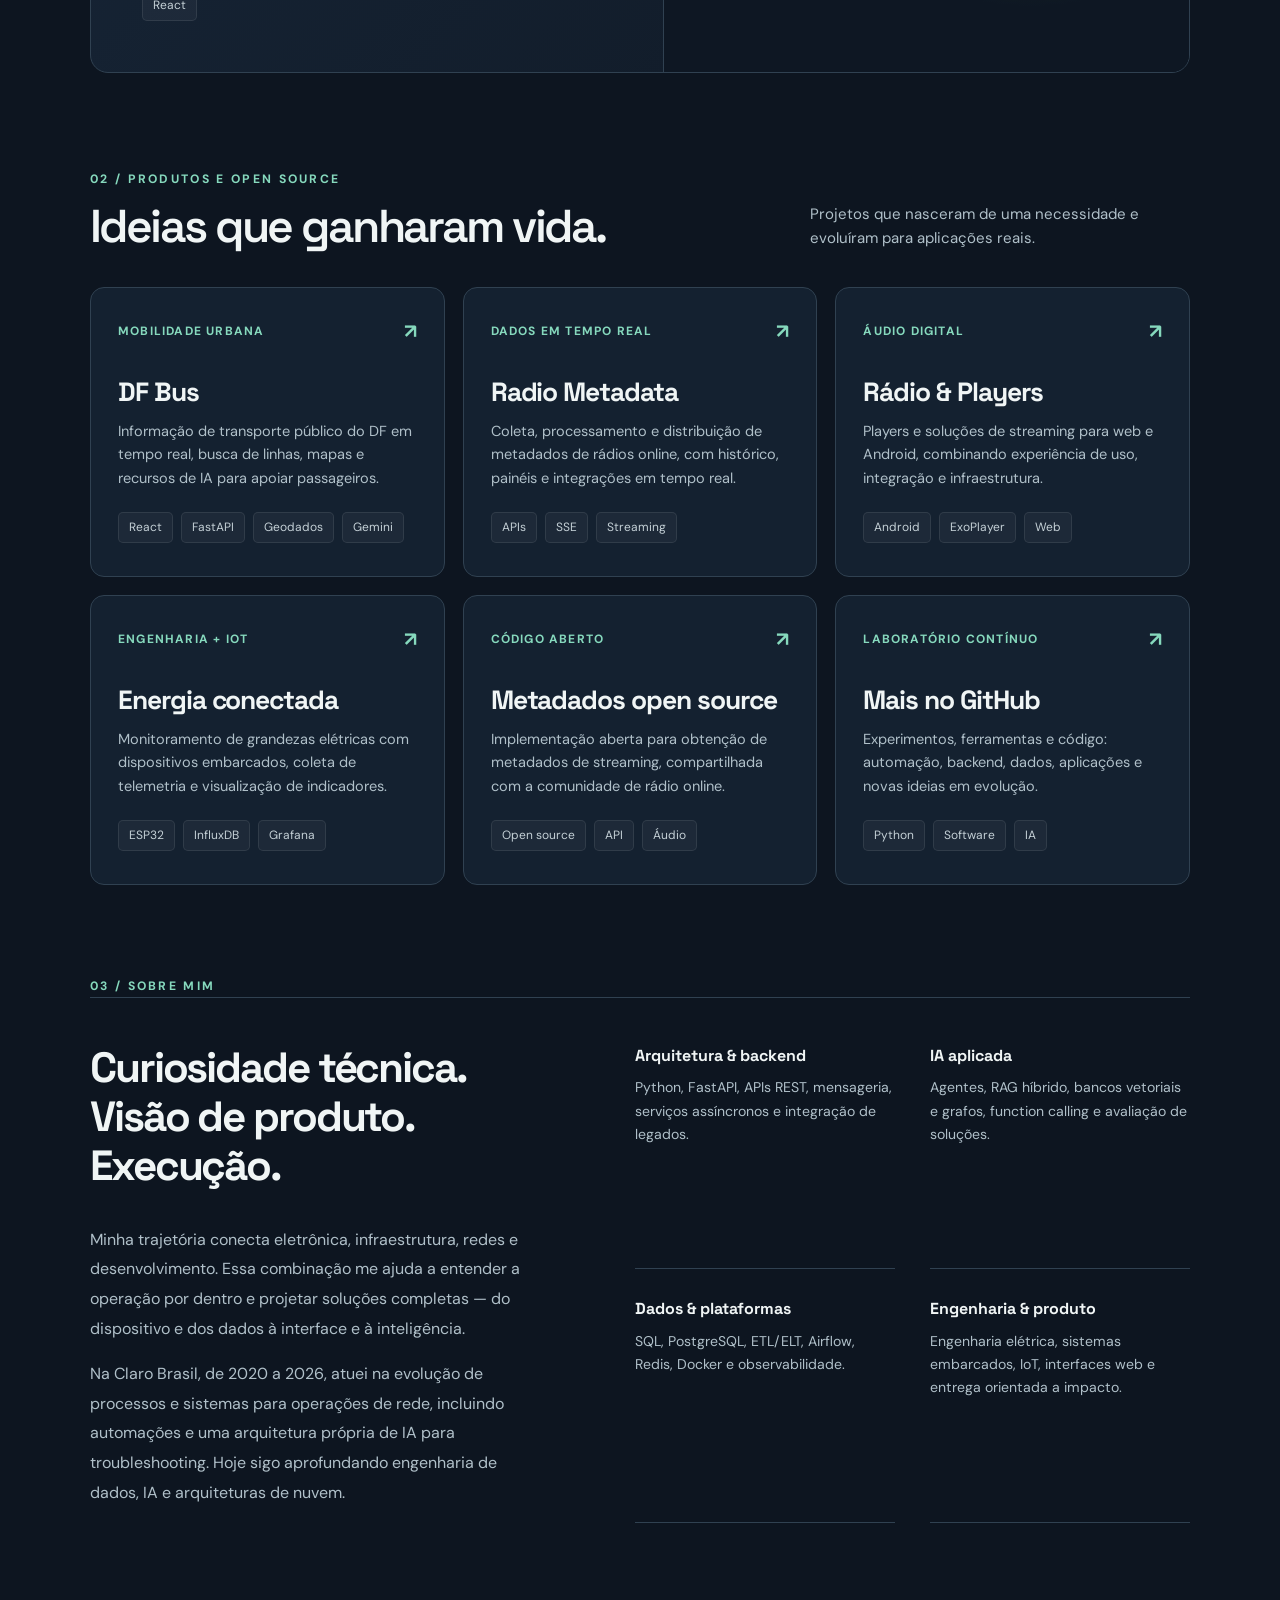
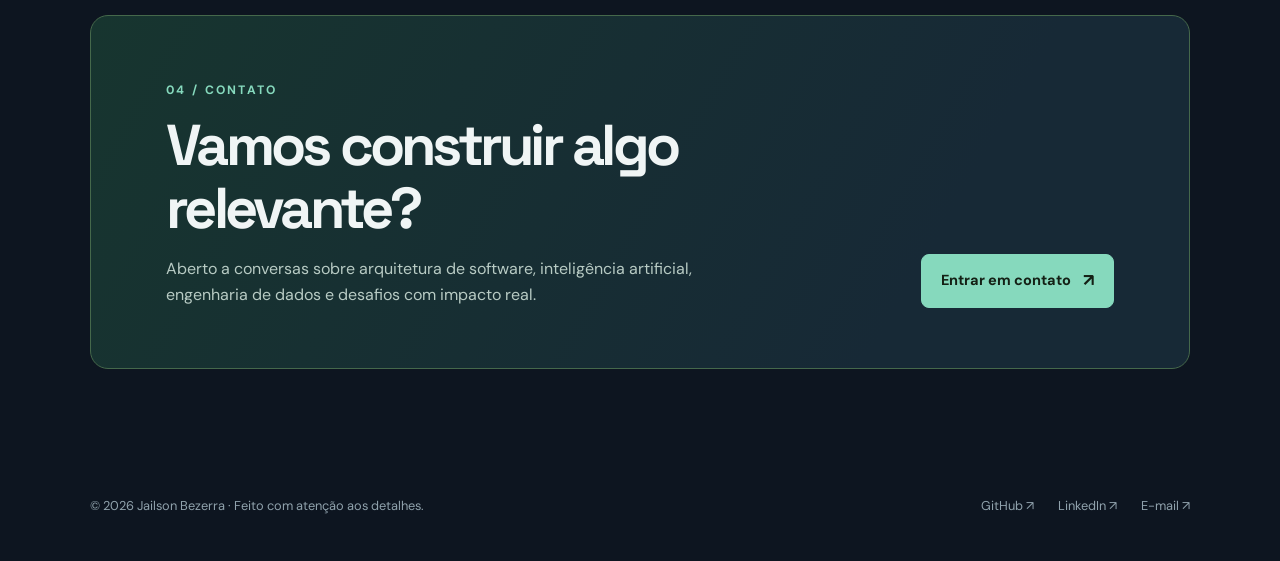
==== commit efc88a85: "Refine responsive portfolio layout, typography and color system" ====
--- a/index.html
+++ b/index.html
@@ -27,6 +27,55 @@
     @media(max-width:850px){.hero{gap:35px;padding:75px 0 85px}.hero-photo{width:100%}.metrics{margin-bottom:85px}.metric{padding-inline:15px}.featured{grid-template-columns:1fr}.featured-visual{border-left:0;border-top:1px solid var(--line)}.project-grid{grid-template-columns:repeat(2,1fr)}.about-grid{gap:35px}.contact{align-items:start;flex-direction:column}}
     @media(max-width:620px){.wrap{width:min(100% - 36px,var(--width))}.nav{min-height:72px}.nav-links{gap:15px}.nav-links a:not(.nav-contact){display:none}.hero{grid-template-columns:1fr;gap:42px;padding:64px 0 72px}.hero-copy{order:1}.hero-photo{order:0;justify-self:start;width:155px}.hero-photo img{aspect-ratio:1;object-position:center 35%;border-radius:16px}.hero-photo:before{inset:9px -9px -9px 9px}.photo-note{right:-120px;bottom:10px;font-size:.65rem}h1{font-size:clamp(3.2rem,12vw,5rem)}.metrics{grid-template-columns:repeat(2,1fr);margin-bottom:75px}.metric{padding:20px 12px!important;border-bottom:1px solid var(--line)}.metric:nth-child(odd){padding-left:0!important}.metric:nth-child(even){border-right:0}.metric:nth-child(n+3){border-bottom:0}.section-heading{display:block}.section-heading>p{margin-top:18px}.project-grid,.about-grid,.capabilities{grid-template-columns:1fr}.project{min-height:270px}.featured-visual{padding:27px}.about-grid{gap:20px}.contact{padding:36px 25px}section.content{padding-bottom:78px}footer{align-items:flex-start;flex-direction:column;gap:14px}}
     @media(prefers-reduced-motion:reduce){html{scroll-behavior:auto}.btn,.project{transition:none}}
+
+    /* Design refinement: unified rhythm, restrained palette and viewport-aware hero */
+    :root{--bg:#0d1520;--surface:#142130;--surface-2:#1a2b3b;--line:#304151;--text:#f0f5f5;--muted:#b0c0c9;--accent:#86d9bd;--blue:#a6c8e1;--width:1100px}
+    body{background:var(--bg);overflow-x:hidden}
+    .nav{min-height:72px}
+    .brand{letter-spacing:-.045em}
+    .hero{grid-template-columns:minmax(0,1.35fr) minmax(240px,.65fr);gap:clamp(30px,5vw,75px);padding:clamp(55px,8vh,92px) 0 clamp(62px,9vh,100px);min-height:min(710px,calc(100svh - 73px))}
+    h1{font-size:clamp(2.85rem,4.65vw,4.85rem);line-height:1.095;letter-spacing:-.062em;margin:20px 0 20px;max-width:760px}
+    .eyebrow{font-size:.7rem;letter-spacing:.13em;line-height:1.6}
+    .lead{font-size:clamp(.99rem,1.2vw,1.1rem);line-height:1.7;margin-bottom:25px;max-width:610px}
+    .hero-photo{width:min(100%,295px);max-width:295px;margin-right:15px}
+    .hero-photo img{aspect-ratio:4/4.65;object-position:center 35%}
+    .photo-note{right:-13px;bottom:16px;white-space:nowrap}
+    .btn{padding:12px 19px}
+    .metrics{margin-bottom:90px}
+    .metric{padding:24px 20px}
+    .metric strong{font-size:clamp(1.65rem,2.5vw,2.25rem)}
+    .section-heading h2{font-size:clamp(2rem,3.6vw,3.2rem)}
+    section.content{padding-bottom:92px}
+    .featured h3{font-size:clamp(2rem,3.3vw,3.1rem)}
+    .project{min-height:290px;padding:27px}
+    .contact{background:linear-gradient(120deg,#17352f,#172936 75%)}
+    @media(min-width:851px) and (max-height:760px){.hero{min-height:0;padding:45px 0 65px}h1{font-size:clamp(2.75rem,4vw,4.1rem)}.hero-photo{max-width:260px}}
+    @media(max-width:850px){.hero{grid-template-columns:minmax(0,1fr) 220px;min-height:0;padding:65px 0 75px;gap:30px}.hero-photo{max-width:215px}.hero-photo img{aspect-ratio:4/5}.metrics{margin-bottom:75px}.section-heading{align-items:start}}
+    @media(max-width:620px){
+      .wrap{width:min(100% - 36px,var(--width))}
+      .nav{min-height:66px}.nav-contact{padding:8px 12px;font-size:.8rem}
+      .hero{display:grid;grid-template-columns:94px minmax(0,1fr);column-gap:18px;row-gap:20px;padding:35px 0 55px;align-items:center}
+      .hero-photo{grid-column:1;grid-row:1;order:unset;width:94px;max-width:94px;margin:0;justify-self:start}
+      .hero-photo:before{inset:5px -5px -5px 5px;border-radius:13px}
+      .hero-photo img{width:94px;height:108px;aspect-ratio:auto;border-radius:12px;object-position:center 30%}
+      .photo-note{display:none}
+      .hero-copy{display:contents}
+      .eyebrow{grid-column:2;grid-row:1;align-self:center;font-size:.64rem;line-height:1.65;letter-spacing:.08em;display:block}
+      .eyebrow::before{display:none}
+      h1{grid-column:1/-1;grid-row:2;font-size:clamp(2.4rem,9vw,3.6rem);line-height:1.1;letter-spacing:-.065em;margin:0}
+      .lead{grid-column:1/-1;grid-row:3;font-size:.96rem;line-height:1.7;margin:0}
+      .actions{grid-column:1/-1;grid-row:4;gap:10px}
+      .actions .btn{padding:11px 14px;font-size:.83rem}
+      .metrics{margin-bottom:65px}
+      .metric{padding:18px 12px!important}.metric strong{font-size:1.85rem}.metric span{font-size:.78rem}
+      .section-heading{margin-bottom:25px}.section-heading>p{margin-top:12px}
+      .project-grid{grid-template-columns:1fr}.project{min-height:245px}
+      .featured-copy{padding:27px}.featured-visual{padding:24px}
+      .about-grid{grid-template-columns:1fr}.capabilities{grid-template-columns:1fr 1fr;gap:18px}
+      .contact{padding:30px 24px}
+      section.content{padding-bottom:70px}
+    }
+    @media(max-width:380px){.capabilities{grid-template-columns:1fr}.actions .btn{width:100%}h1{font-size:2.35rem}}
   </style>
 </head>
 <body>
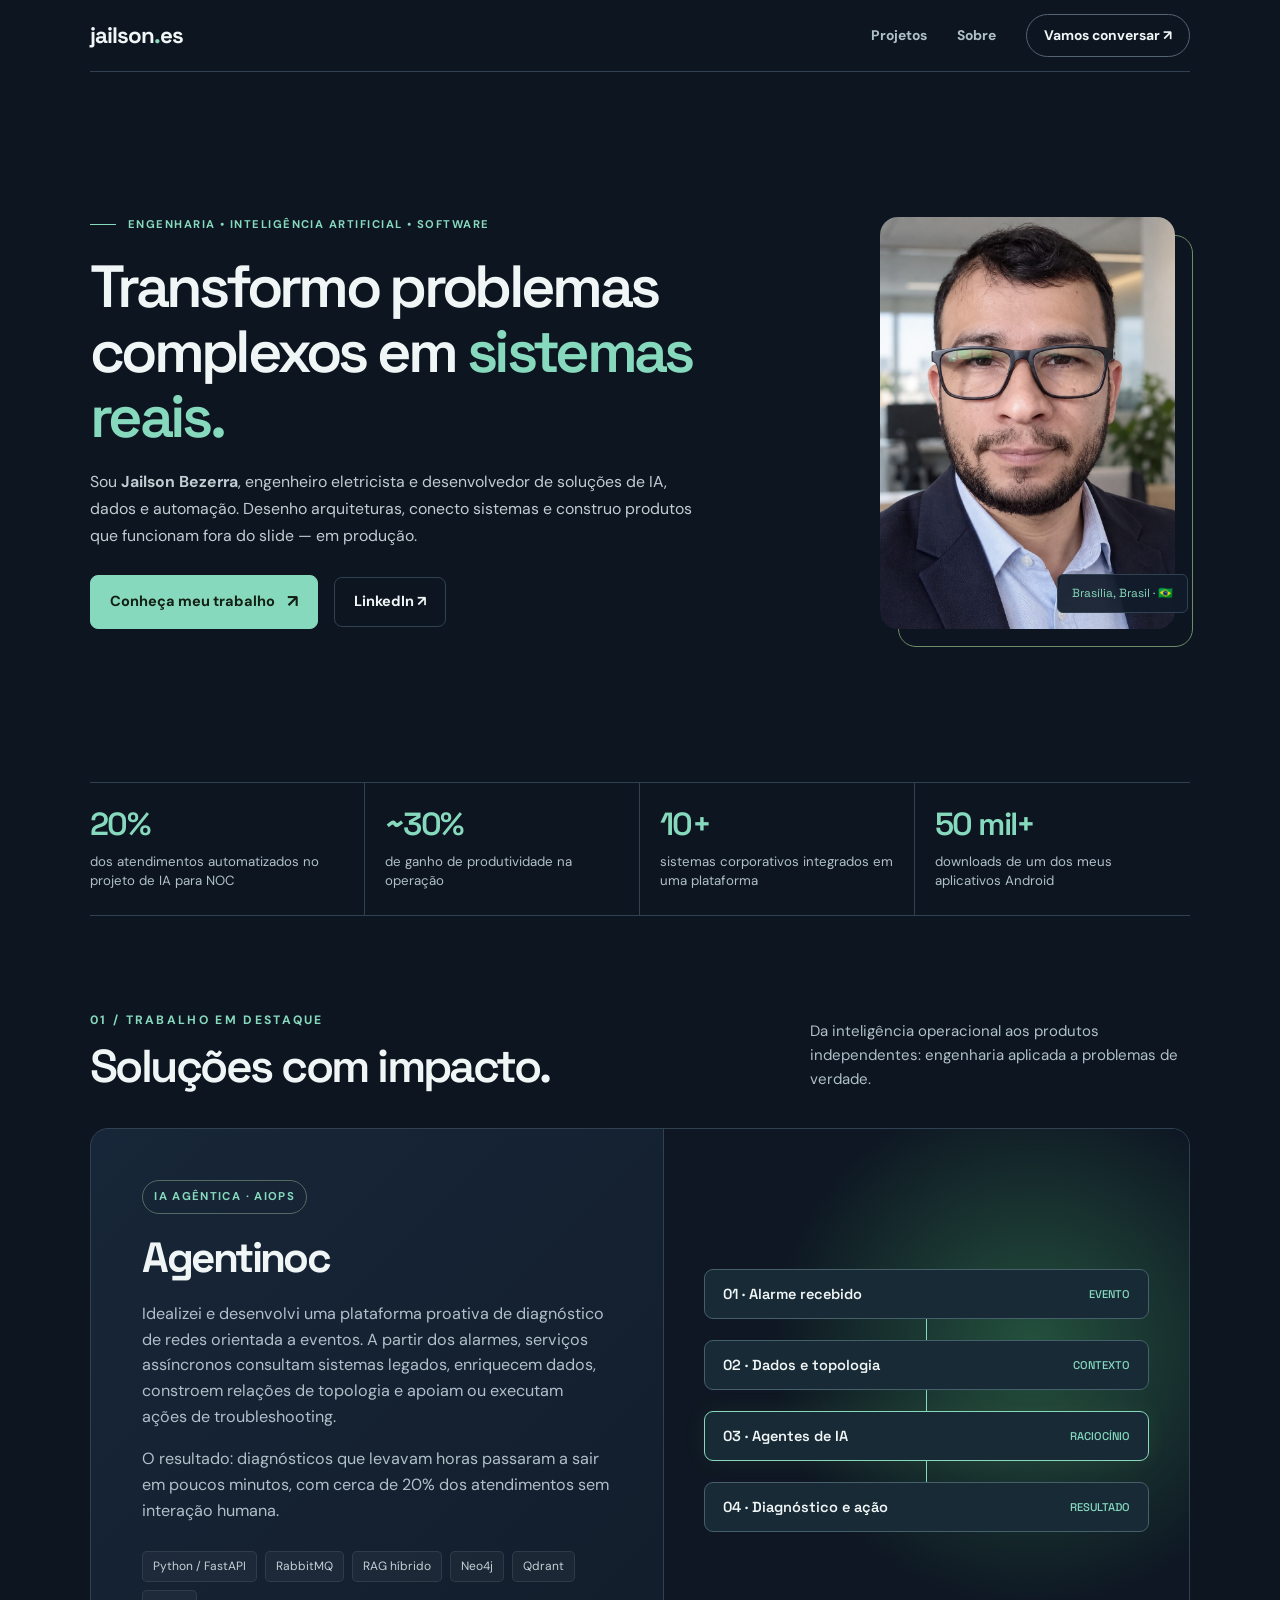
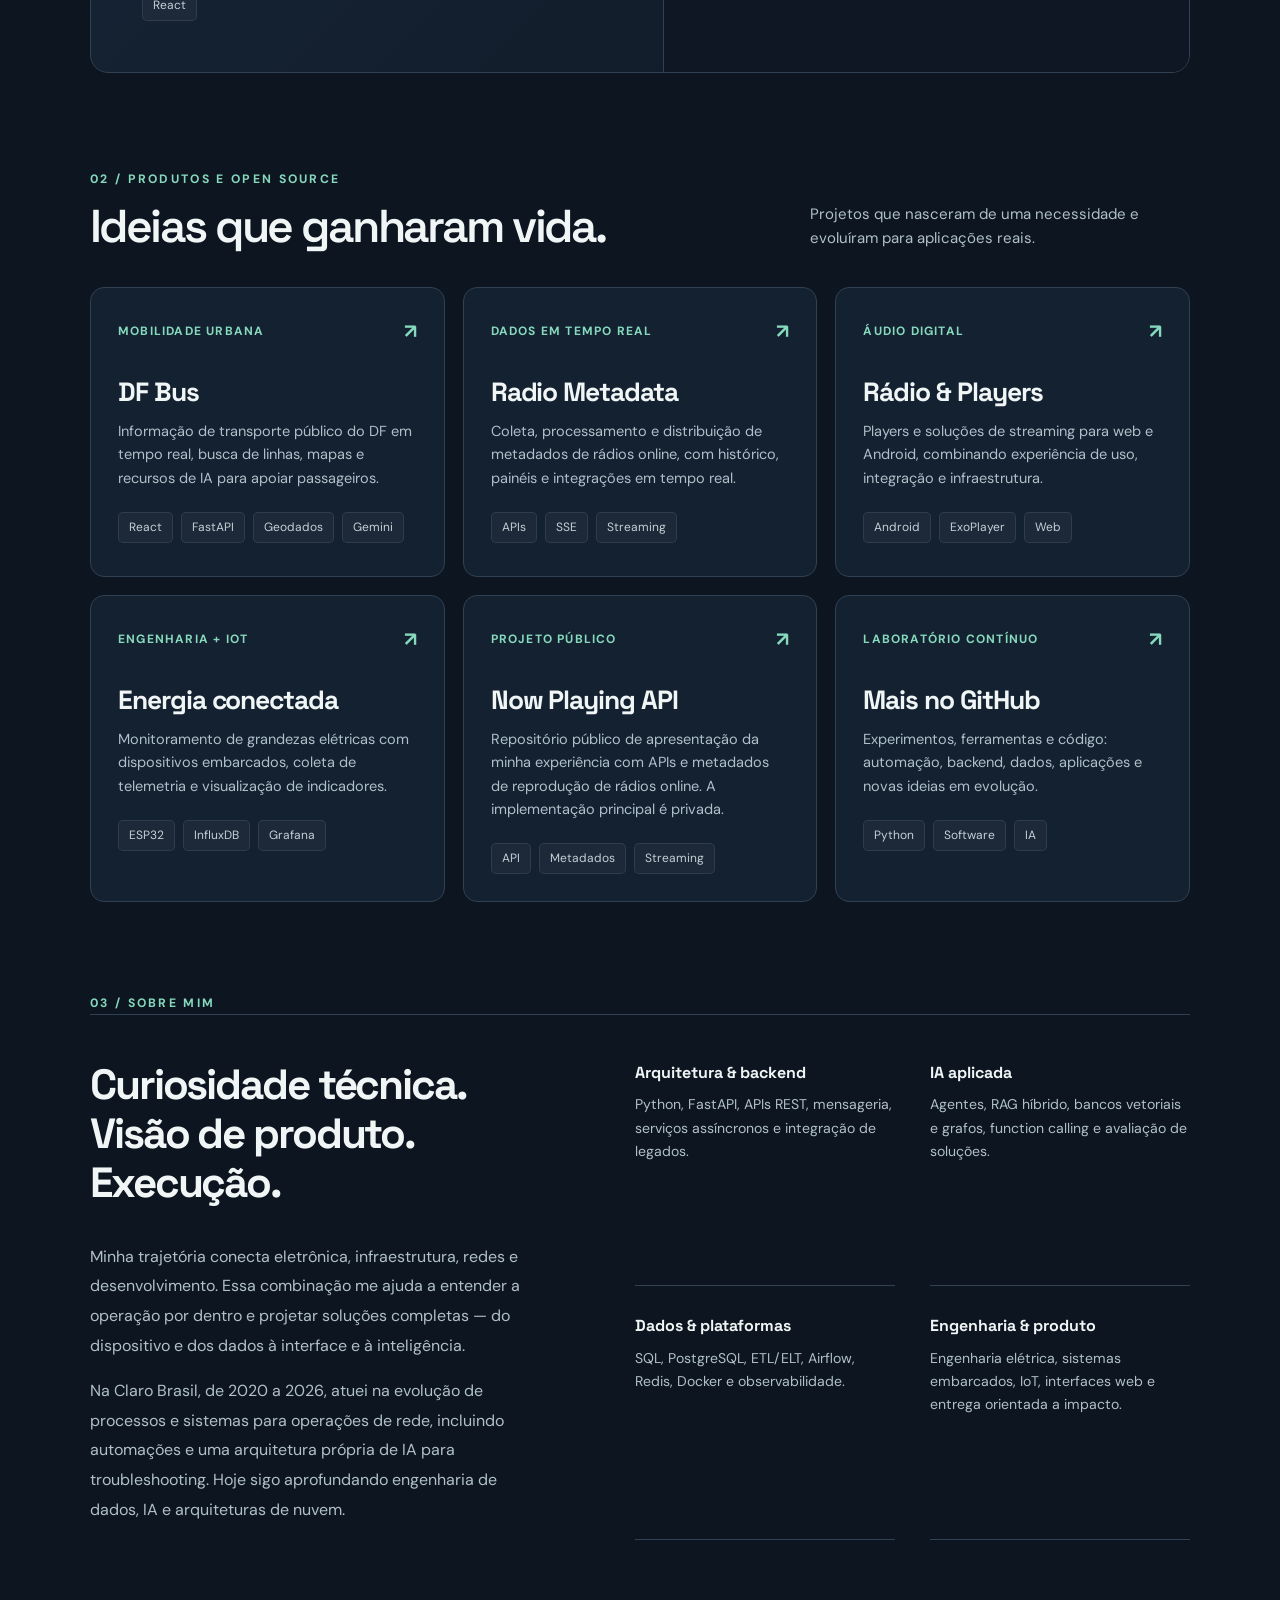
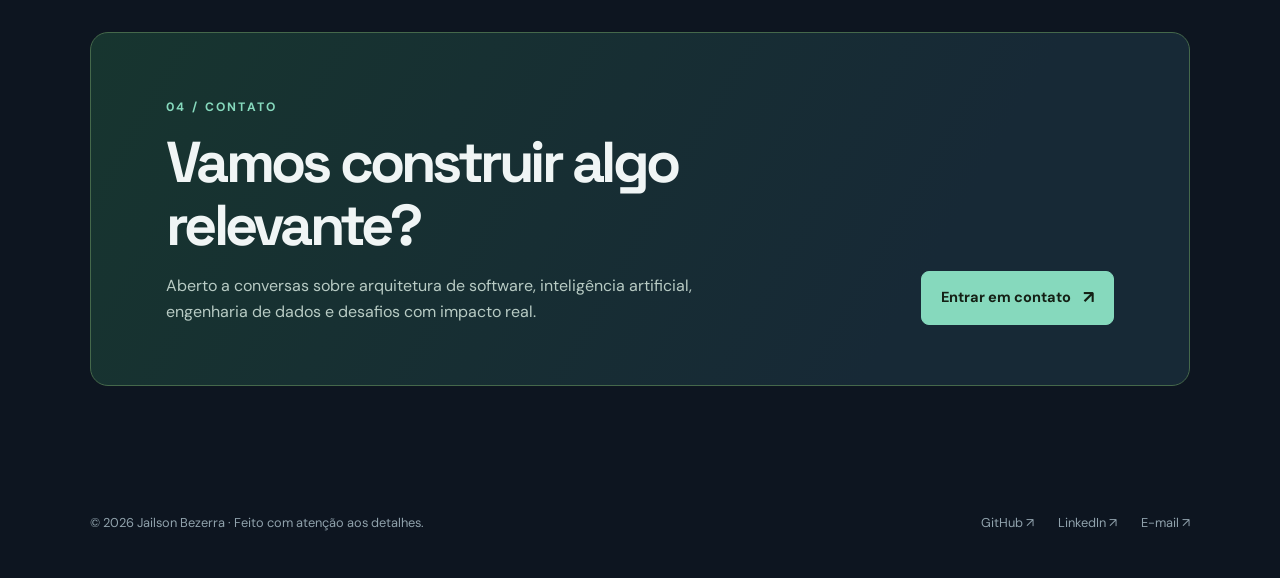
==== commit 1afbd5eb: "Point metadata portfolio card to public now-playing-api repository" ====
--- a/index.html
+++ b/index.html
@@ -113,7 +113,7 @@
           <a class="project project-link" href="https://twj.es/dashboard" target="_blank" rel="noopener noreferrer"><div class="project-top"><span>Dados em tempo real</span><span class="external">↗</span></div><h3>Radio Metadata</h3><p>Coleta, processamento e distribuição de metadados de rádios online, com histórico, painéis e integrações em tempo real.</p><div class="tech"><span>APIs</span><span>SSE</span><span>Streaming</span></div></a>
           <a class="project project-link" href="https://radio.jailson.es" target="_blank" rel="noopener noreferrer"><div class="project-top"><span>Áudio digital</span><span class="external">↗</span></div><h3>Rádio & Players</h3><p>Players e soluções de streaming para web e Android, combinando experiência de uso, integração e infraestrutura.</p><div class="tech"><span>Android</span><span>ExoPlayer</span><span>Web</span></div></a>
           <a class="project project-link" href="https://github.com/jailsonsb2/monitoramento-iot" target="_blank" rel="noopener noreferrer"><div class="project-top"><span>Engenharia + IoT</span><span class="external">↗</span></div><h3>Energia conectada</h3><p>Monitoramento de grandezas elétricas com dispositivos embarcados, coleta de telemetria e visualização de indicadores.</p><div class="tech"><span>ESP32</span><span>InfluxDB</span><span>Grafana</span></div></a>
-          <a class="project project-link" href="https://github.com/jailsonsb2/metadados" target="_blank" rel="noopener noreferrer"><div class="project-top"><span>Código aberto</span><span class="external">↗</span></div><h3>Metadados open source</h3><p>Implementação aberta para obtenção de metadados de streaming, compartilhada com a comunidade de rádio online.</p><div class="tech"><span>Open source</span><span>API</span><span>Áudio</span></div></a>
+          <a class="project project-link" href="https://github.com/jailsonsb2/now-playing-api" target="_blank" rel="noopener noreferrer"><div class="project-top"><span>Projeto público</span><span class="external">↗</span></div><h3>Now Playing API</h3><p>Repositório público de apresentação da minha experiência com APIs e metadados de reprodução de rádios online. A implementação principal é privada.</p><div class="tech"><span>API</span><span>Metadados</span><span>Streaming</span></div></a>
           <a class="project project-link" href="https://github.com/jailsonsb2" target="_blank" rel="noopener noreferrer"><div class="project-top"><span>Laboratório contínuo</span><span class="external">↗</span></div><h3>Mais no GitHub</h3><p>Experimentos, ferramentas e código: automação, backend, dados, aplicações e novas ideias em evolução.</p><div class="tech"><span>Python</span><span>Software</span><span>IA</span></div></a>
         </div>
       </section>
